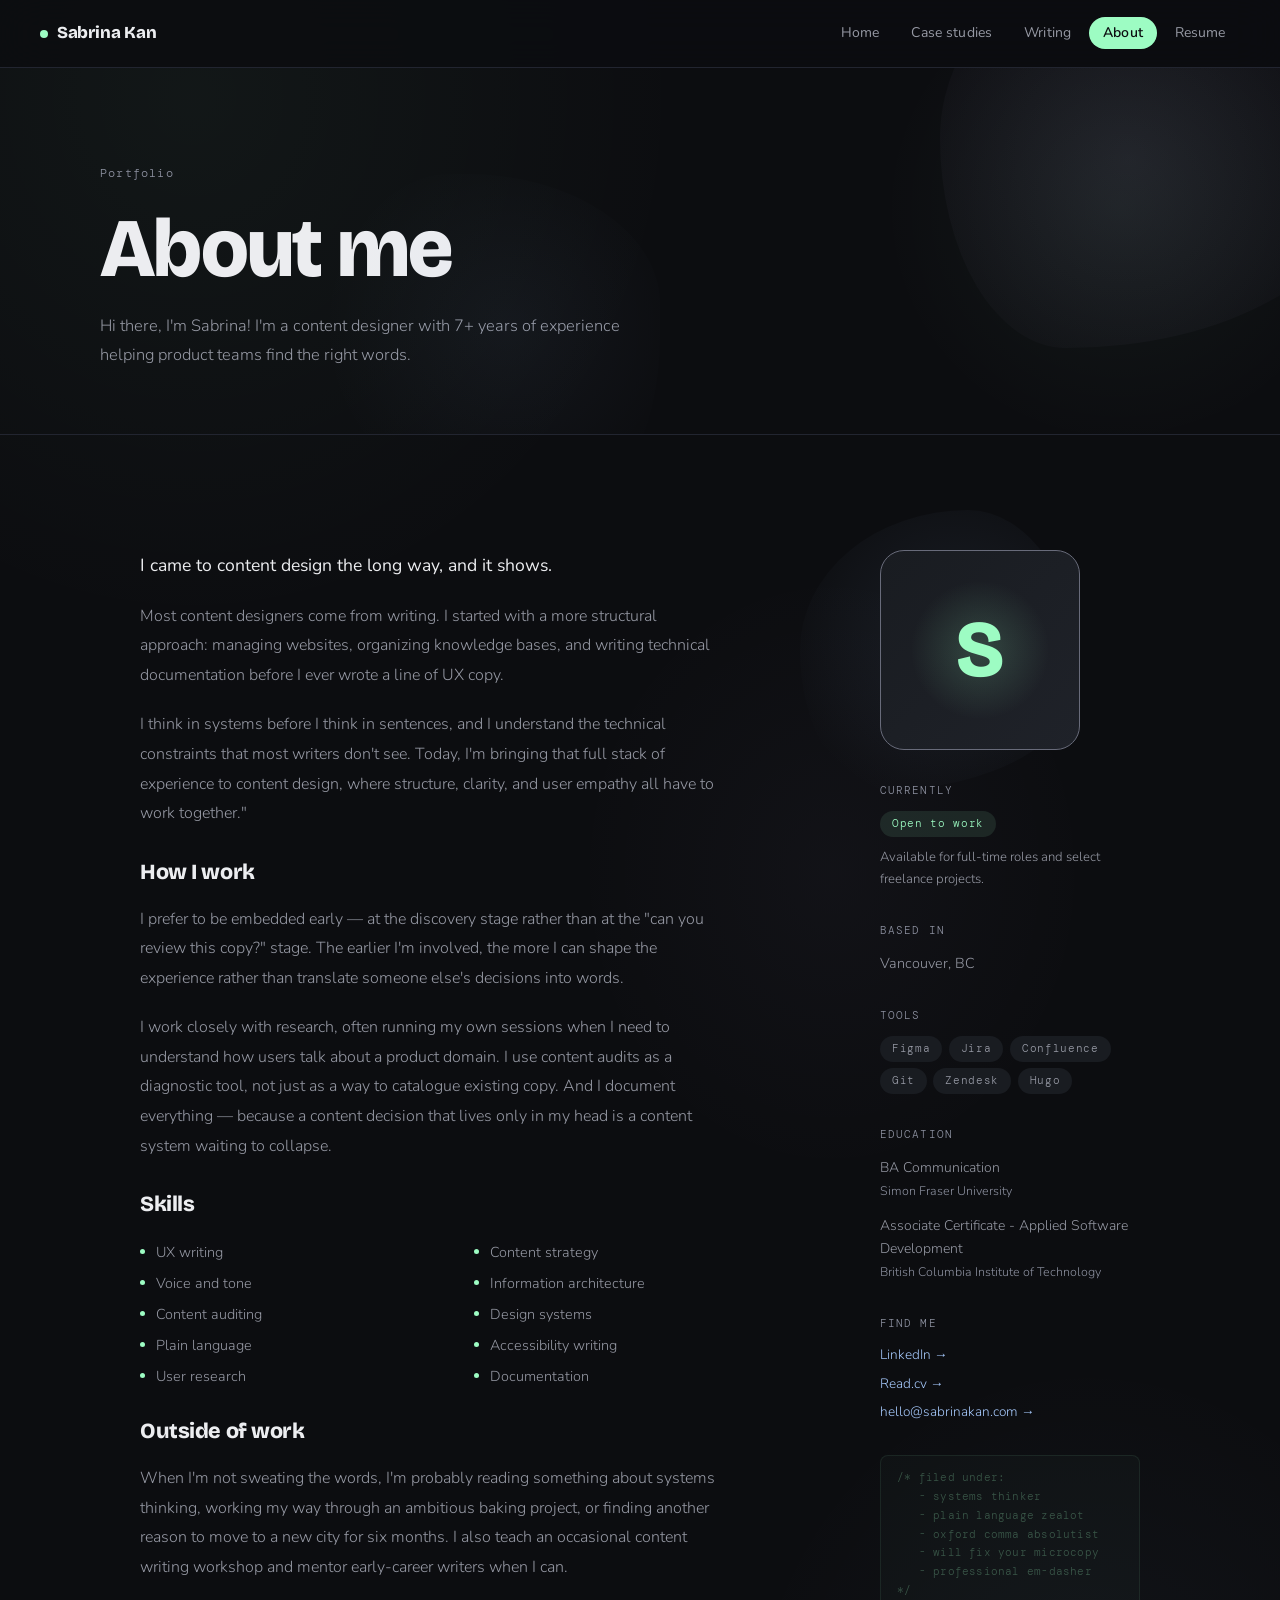
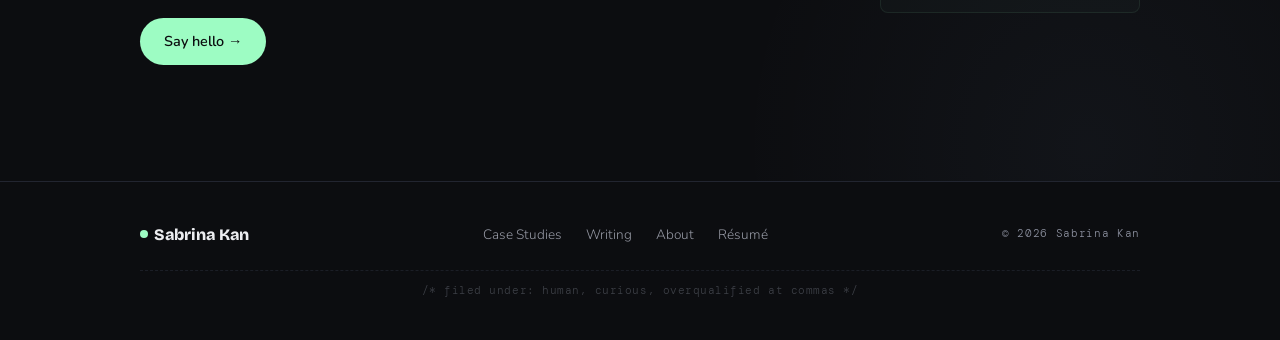
==== about.html @ 57d276fa "Add portfolio pages, case studies, and styling updates - Add all portfolio pages: about, resume, wri" ====
<!DOCTYPE html>
<html lang="en">
<head>
  <meta charset="UTF-8" />
  <meta name="viewport" content="width=device-width, initial-scale=1.0" />
  <title>About — Sabrina Kan</title>
  <link rel="preconnect" href="https://fonts.googleapis.com">
  <link rel="preconnect" href="https://fonts.gstatic.com" crossorigin>
  <link href="https://fonts.googleapis.com/css2?family=Bricolage+Grotesque:opsz,wght@12..96,700;12..96,800&family=Nunito:wght@300;400;600&family=DM+Mono&display=swap" rel="stylesheet">
  <link rel="stylesheet" href="styles.css" />
</head>
<body>
  <a href="#main-content" class="skip-link">Skip to main content</a>

  <!-- NAV -->
  <nav class="nav">
    <a href="index.html" class="nav__logo">
      <span class="nav__logo-dot" aria-hidden="true"></span>
      Sabrina Kan
    </a>
    <ul class="nav__links">
      <li><a href="index.html">Home</a></li>
      <li><a href="case-studies.html">Case studies</a></li>
      <li><a href="writing-samples.html">Writing</a></li>
      <li><a href="about.html">About</a></li>
      <li><a href="resume.html">Resume</a></li>
    </ul>
  </nav>

  <main id="main-content">

  <!-- PAGE HERO -->
  <header class="page-hero">
    <div class="blob-deco blob-deco--purple" style="width:420px;height:420px;top:-140px;right:-80px;animation-delay:-3s;" aria-hidden="true"></div>
    <div class="page-hero__inner">
      <p class="page-hero__breadcrumb">Portfolio</p>
      <h1 class="page-hero__title">About me</h1>
      <p class="page-hero__sub">
            Hi there, I'm Sabrina! I'm a content designer with 7+ years of experience
            helping product teams find the right words.
    </div>
  </header>

  <!-- ABOUT CONTENT -->
  <section class="section">
    <div class="container">
      <div class="about-layout">

        <div class="about-body scroll-reveal">

          <p style="font-size:1.1rem; color:var(--ink); font-weight:400; line-height:1.8;">
            I came to content design the long way, and it shows.
          </p>

          <p>
            Most content designers come from writing. I started with a more structural approach: managing websites, organizing knowledge bases, and writing technical documentation before I ever wrote a line of UX copy.
          </p>
          <p>
            I think in systems before I think in sentences, and I understand the technical constraints that most writers don't see. Today, I'm bringing that full stack of experience to content design, where structure, clarity, and user empathy all have to work together."
          </p>

          <h3>How I work</h3>

          <p>
            I prefer to be embedded early — at the discovery stage rather than at the "can you
            review this copy?" stage. The earlier I'm involved, the more I can shape the
            experience rather than translate someone else's decisions into words.
          </p>

          <p>
            I work closely with research, often running my own sessions when I need to understand
            how users talk about a product domain. I use content audits as a diagnostic tool, not
            just as a way to catalogue existing copy. And I document everything — because a content
            decision that lives only in my head is a content system waiting to collapse.
          </p>

          <h3>Skills</h3>
          <div class="skills-grid">
            <span class="skill-item">UX writing</span>
            <span class="skill-item">Content strategy</span>
            <span class="skill-item">Voice and tone</span>
            <span class="skill-item">Information architecture</span>
            <span class="skill-item">Content auditing</span>
            <span class="skill-item">Design systems</span>
            <span class="skill-item">Plain language</span>
            <span class="skill-item">Accessibility writing</span>
            <span class="skill-item">User research</span>
            <span class="skill-item">Documentation</span>
          </div>

          <h3>Outside of work</h3>
          <p>
            When I'm not sweating the words, I'm probably reading something about systems
            thinking, working my way through an ambitious baking project, or finding another
            reason to move to a new city for six months. I also teach an occasional content
            writing workshop and mentor early-career writers when I can.
          </p>

          <div style="margin-top:1rem">
            <a href="mailto:hello@sabrinakan.com" class="btn btn--primary">Say hello →</a>
          </div>

        </div>

        <aside class="about-sidebar scroll-reveal" style="transition-delay:.15s">

          <div class="blob-deco blob-deco--blue" style="width:280px;height:280px;top:-40px;left:-80px;animation-delay:-6s;animation-direction:reverse;" aria-hidden="true"></div>

          <div class="avatar-block">
            <span class="avatar-block__letter">S</span>
          </div>

          <div>
            <span class="sidebar-block__label">Currently</span>
            <div class="tool-tags">
              <span class="tag tag--green">Open to work</span>
            </div>
            <p style="font-size:0.82rem; color:var(--ink-muted); margin-top:0.6rem; line-height:1.65;">
              Available for full-time roles and select freelance projects.
            </p>
          </div>

          <div>
            <span class="sidebar-block__label">Based in</span>
            <p style="font-size:0.9rem; color:var(--ink-muted);">Vancouver, BC</p>
          </div>

          <div>
            <span class="sidebar-block__label">Tools</span>
            <div class="tool-tags">
              <span class="tag tag--muted">Figma</span>
              <span class="tag tag--muted">Jira</span>
              <span class="tag tag--muted">Confluence</span>
              <span class="tag tag--muted">Git</span>
              <span class="tag tag--muted">Zendesk</span>
              <span class="tag tag--muted">Hugo</span>
            </div>
          </div>

          <div>
            <span class="sidebar-block__label">Education</span>
            <p style="font-size:0.875rem; color:var(--ink-muted); line-height:1.65;">
              BA Communication<br>
              <span style="color:var(--ink-dim); font-size:0.78rem;">Simon Fraser University</span>
            </p>
            <p style="font-size:0.875rem; color:var(--ink-muted); margin-top:0.75rem; line-height:1.65;">
              Associate Certificate - Applied Software Development <br>
              <span style="color:var(--ink-dim); font-size:0.78rem;">British Columbia Institute of Technology</span>
            </p>
          </div>

          <div>
            <span class="sidebar-block__label">Find me</span>
            <div style="display:flex; flex-direction:column; gap:0.4rem;">
              <a href="#" style="font-size:0.85rem; color:var(--blue); transition:color .2s;">LinkedIn →</a>
              <a href="#" style="font-size:0.85rem; color:var(--blue); transition:color .2s;">Read.cv →</a>
              <a href="mailto:hello@sabrinakan.com" style="font-size:0.85rem; color:var(--blue); transition:color .2s;">hello@sabrinakan.com →</a>
            </div>
          </div>

          <div aria-hidden="true"><pre class="filed-under__pre">
/* filed under:
   - systems thinker
   - plain language zealot
   - oxford comma absolutist
   - will fix your microcopy
   - professional em-dasher
*/</pre></div>

        </aside>

      </div>
    </div>
  </section>

  </main>

  <!-- FOOTER -->
  <footer class="footer">
    <div class="container footer__inner">
      <a href="index.html" class="footer__logo">
        <span class="nav__logo-dot" aria-hidden="true"></span>
        Sabrina Kan
      </a>
      <nav class="footer__links">
        <a href="case-studies.html">Case Studies</a>
        <a href="writing-samples.html">Writing</a>
        <a href="about.html">About</a>
        <a href="resume.html">Résumé</a>
      </nav>
      <span class="footer__copy">© 2026 Sabrina Kan</span>
      <p class="footer__comment" aria-hidden="true">/* filed under: human, curious, overqualified at commas */</p>
    </div>
  </footer>

  <script src="main.js"></script>
</body>
</html>
---- styles.css ----
/* ============================================================
   VARIABLES & RESET
   ============================================================ */
*, *::before, *::after { box-sizing: border-box; margin: 0; padding: 0; }

:root {
  /* Base palette — dark + pastel accents */
  --bg:           #0C0D10;
  --surface:      #131418;
  --card:         #191C21;
  --card-hover:   #1F2229;
  --ink:          #ECEDF0;
  --ink-muted:    #9699A4;
  --ink-dim:      #8C909F;

  /* Pastel accent trio */
  --green:        #9DFCC3;   /* mint green  */
  --blue:         #A5C8FB;   /* periwinkle  */
  --purple:       #C9B8F5;   /* lavender    */

  --accent:       #9DFCC3;
  --accent-glow:  rgba(157, 252, 195, 0.15);

  /* Structure */
  --border:       #222530;
  --border-lit:   #686B7A;

  /* Shape */
  --radius-sm:   8px;
  --radius-md:   16px;
  --radius-lg:   24px;
  --radius-pill: 100px;

  /* Typography */
  --font-display: 'Bricolage Grotesque', sans-serif;
  --font-sans:    'Nunito', sans-serif;
  --font-mono:    'DM Mono', monospace;

  /* Layout */
  --max-w:  1080px;
  --nav-h:  68px;
}

html { scroll-behavior: smooth; font-size: 16px; }

body {
  background-color: var(--bg);
  background-image:
    radial-gradient(ellipse 70% 50% at 15% 5%,  rgba(157, 252, 195, 0.045) 0%, transparent 55%),
    radial-gradient(ellipse 55% 40% at 85% 90%, rgba(165, 200, 251, 0.04)  0%, transparent 50%),
    radial-gradient(ellipse 45% 35% at 65% 45%, rgba(202, 185, 245, 0.03)  0%, transparent 45%);
  color: var(--ink);
  font-family: var(--font-sans);
  font-weight: 300;
  line-height: 1.6;
  -webkit-font-smoothing: antialiased;
}

a { color: inherit; text-decoration: none; }
img { display: block; max-width: 100%; }

/* ============================================================
   FOCUS VISIBLE
   ============================================================ */
:focus-visible {
  outline: 2px solid var(--accent);
  outline-offset: 4px;
  border-radius: var(--radius-sm);
}

/* ============================================================
   SKIP LINK (accessibility)
   ============================================================ */
.skip-link {
  position: absolute;
  top: -100%;
  left: 1rem;
  z-index: 9999;
  background: var(--green);
  color: #0C0D10;
  font-family: var(--font-sans);
  font-size: 0.875rem;
  font-weight: 600;
  padding: 0.6rem 1.2rem;
  border-radius: var(--radius-pill);
  text-decoration: none;
  transition: top 0.1s;
}
.skip-link:focus { top: 1rem; }

/* ============================================================
   ANIMATIONS
   ============================================================ */
@keyframes blink {
  0%, 100% { opacity: 1; }
  50%       { opacity: 0; }
}

@keyframes fadeUp {
  from { opacity: 0; transform: translateY(20px); }
  to   { opacity: 1; transform: translateY(0); }
}

@keyframes floatY {
  0%, 100% { transform: translateY(0); }
  50%       { transform: translateY(-8px); }
}

@keyframes marquee {
  from { transform: translateX(0); }
  to   { transform: translateX(-50%); }
}

@keyframes pulseDot {
  0%, 100% { box-shadow: 0 0 6px rgba(157, 252, 195, 0.5); }
  50%       { box-shadow: 0 0 12px rgba(157, 252, 195, 0.9); }
}

@keyframes morphBlob {
  0%   { border-radius: 60% 40% 70% 30% / 50% 60% 40% 50%; }
  25%  { border-radius: 40% 60% 30% 70% / 60% 40% 55% 45%; }
  50%  { border-radius: 55% 45% 65% 35% / 45% 55% 65% 35%; }
  75%  { border-radius: 35% 65% 45% 55% / 55% 45% 35% 65%; }
  100% { border-radius: 60% 40% 70% 30% / 50% 60% 40% 50%; }
}

.reveal   { animation: fadeUp 0.8s cubic-bezier(0.16, 1, 0.3, 1) both; }
.reveal-1 { animation-delay: 0.08s; }
.reveal-2 { animation-delay: 0.2s; }
.reveal-3 { animation-delay: 0.34s; }
.reveal-4 { animation-delay: 0.5s; }

.scroll-reveal {
  opacity: 0;
  transform: translateY(22px);
  transition: opacity 0.7s cubic-bezier(0.16, 1, 0.3, 1),
              transform 0.7s cubic-bezier(0.16, 1, 0.3, 1);
}
.scroll-reveal.is-visible { opacity: 1; transform: none; }

/* ============================================================
   TICKER
   ============================================================ */
.ticker {
  background: var(--surface);
  border-top: 1px solid var(--border);
  border-bottom: 1px solid var(--border);
  padding: 0.8rem 0;
  overflow: hidden;
  user-select: none;
}

.ticker__track {
  display: inline-flex;
  align-items: center;
  white-space: nowrap;
  animation: marquee 48s linear infinite;
}

.ticker__track:hover { animation-play-state: paused; }

.ticker__item {
  font-family: var(--font-mono);
  font-size: 0.72rem;
  letter-spacing: 0.08em;
  color: var(--ink-muted);
  padding: 0 1.75rem;
}

.ticker__sep {
  color: var(--green);
  font-size: 0.55rem;
  opacity: 0.65;
  flex-shrink: 0;
}

/* ============================================================
   HERO — CURSOR
   ============================================================ */
.hero__cursor {
  display: inline-block;
  width: 3px;
  height: 0.8em;
  background: var(--green);
  border-radius: 2px;
  margin-left: 0.1em;
  vertical-align: middle;
  position: relative;
  top: -0.06em;
  animation: blink 1.1s step-end infinite;
}

/* ============================================================
   BEFORE / AFTER SECTION
   ============================================================ */
.ba-grid {
  display: grid;
  grid-template-columns: repeat(3, 1fr);
  gap: 1.25rem;
}

.ba-card {
  background: var(--card);
  border: 1px solid var(--border);
  border-radius: var(--radius-lg);
  overflow: hidden;
  display: flex;
  flex-direction: column;
  transition: border-color 0.2s;
}

.ba-card:hover { border-color: var(--border-lit); }

.ba-card__header {
  padding: 0.85rem 1.25rem;
  border-bottom: 1px solid var(--border);
  display: flex;
  align-items: center;
  gap: 0.6rem;
}

.ba-icon {
  font-size: 0.75rem;
}

.ba-context {
  font-family: var(--font-mono);
  font-size: 0.65rem;
  letter-spacing: 0.12em;
  text-transform: uppercase;
  color: var(--ink-muted);
}

.ba-pane {
  padding: 1.1rem 1.25rem;
  display: flex;
  flex-direction: column;
  gap: 0.6rem;
  flex: 1;
}

.ba-pane--before {
  background: rgba(255, 90, 90, 0.045);
  border-bottom: 1px solid rgba(255, 90, 90, 0.08);
}

.ba-pane--after {
  background: rgba(157, 252, 195, 0.04);
}

.ba-label {
  font-family: var(--font-mono);
  font-size: 0.58rem;
  letter-spacing: 0.14em;
  text-transform: uppercase;
  padding: 0.15rem 0.55rem;
  border-radius: var(--radius-pill);
  align-self: flex-start;
}

.ba-label--before {
  background: rgba(255, 90, 90, 0.12);
  color: #ff8585;
}

.ba-label--after {
  background: rgba(157, 252, 195, 0.12);
  color: var(--green);
}

.ba-text {
  font-size: 0.86rem;
  line-height: 1.65;
  margin: 0;
}

.ba-pane--before .ba-text {
  font-family: var(--font-mono);
  font-size: 0.78rem;
  color: var(--ink-dim);
  text-decoration: line-through;
  text-decoration-color: rgba(255, 90, 90, 0.4);
}

.ba-pane--after .ba-text {
  color: var(--ink-muted);
}

/* ============================================================
   LAYOUT
   ============================================================ */
.container {
  width: min(var(--max-w), 100%);
  margin-inline: auto;
  padding-inline: clamp(1.25rem, 5vw, 2.5rem);
}

.section     { padding: clamp(5rem, 9vw, 8rem) 0; }
.section--alt { background: var(--surface); }

/* ============================================================
   NAVIGATION (shared across all pages)
   ============================================================ */
.nav {
  position: sticky;
  top: 0;
  z-index: 100;
  height: var(--nav-h);
  display: flex;
  align-items: center;
  justify-content: space-between;
  padding-inline: clamp(1.25rem, 5vw, 2.5rem);
  background: rgba(12, 13, 16, 0.88);
  backdrop-filter: blur(24px);
  border-bottom: 1px solid var(--border);
}

.nav__logo {
  font-family: var(--font-display);
  font-size: 1.05rem;
  font-weight: 800;
  letter-spacing: -0.01em;
  color: var(--ink);
  display: flex;
  align-items: center;
  gap: 0.55rem;
  text-decoration: none;
}

.nav__logo-dot {
  width: 8px;
  height: 8px;
  border-radius: 50%;
  background: var(--green);
  flex-shrink: 0;
  animation: pulseDot 2.5s ease-in-out infinite;
}

.nav__links {
  list-style: none;
  display: flex;
  align-items: center;
  gap: 0.2rem;
}

.nav__links a {
  font-family: var(--font-sans);
  font-size: 0.875rem;
  font-weight: 400;
  letter-spacing: 0.01em;
  color: var(--ink-muted);
  padding: 0.4rem 0.9rem;
  border-radius: var(--radius-pill);
  transition: color 0.2s, background 0.2s;
  text-decoration: none;
}

.nav__links a:hover { color: var(--ink); background: var(--card); }

.nav__links a.active {
  color: var(--bg);
  background: var(--green);
  font-weight: 600;
}

/* ============================================================
   TYPOGRAPHY HELPERS
   ============================================================ */
h1, h2, h3, h4 {
  font-family: var(--font-display);
  font-weight: 800;
  letter-spacing: -0.02em;
  line-height: 1.1;
}

.eyebrow {
  font-family: var(--font-mono);
  font-size: 0.75rem;
  letter-spacing: 0.12em;
  text-transform: uppercase;
  color: var(--green);
  display: block;
  margin-bottom: 0.75rem;
}

.section__title {
  font-size: clamp(2rem, 4.5vw, 3.25rem);
  color: var(--ink);
  margin-bottom: 1rem;
}

.section__lead {
  font-size: 1.025rem;
  color: var(--ink-muted);
  max-width: 52ch;
  line-height: 1.8;
  margin-bottom: 3rem;
}

/* ============================================================
   BUTTONS
   ============================================================ */
.btn {
  display: inline-flex;
  align-items: center;
  gap: 0.5rem;
  padding: 0.75rem 1.5rem;
  border-radius: var(--radius-pill);
  font-family: var(--font-sans);
  font-size: 0.9rem;
  font-weight: 600;
  cursor: pointer;
  transition: transform 0.15s, box-shadow 0.2s, background 0.2s, opacity 0.2s;
  border: none;
  text-decoration: none;
}

.btn--primary {
  background: var(--green);
  color: #0C0D10;
}

.btn--primary:hover {
  transform: translateY(-2px);
  box-shadow: 0 8px 28px rgba(157, 252, 195, 0.28);
}

.btn--outline {
  background: transparent;
  color: var(--ink);
  border: 1px solid var(--border-lit);
}

.btn--outline:hover {
  background: var(--card);
  transform: translateY(-2px);
}

.btn--blue {
  background: rgba(165, 200, 251, 0.12);
  color: var(--blue);
  border: 1px solid rgba(165, 200, 251, 0.2);
}

.btn--blue:hover { background: rgba(165, 200, 251, 0.2); transform: translateY(-2px); }

.btn:active { transform: translateY(0) !important; }

/* ============================================================
   TAGS / PILLS
   ============================================================ */
.tag {
  display: inline-flex;
  align-items: center;
  padding: 0.25rem 0.75rem;
  border-radius: var(--radius-pill);
  font-family: var(--font-mono);
  font-size: 0.7rem;
  letter-spacing: 0.06em;
}

.tag--green  { background: rgba(157, 252, 195, 0.1);  color: var(--green); }
.tag--blue   { background: rgba(165, 200, 251, 0.1);  color: var(--blue); }
.tag--purple { background: rgba(202, 185, 245, 0.1);  color: var(--purple); }
.tag--muted  { background: var(--card); color: var(--ink-muted); }

/* ============================================================
   CARDS (shared)
   ============================================================ */
.card {
  background: var(--card);
  border: 1px solid var(--border);
  border-radius: var(--radius-lg);
  padding: 1.75rem;
  display: flex;
  flex-direction: column;
  gap: 0.9rem;
  transition: background 0.22s, border-color 0.22s, transform 0.2s, box-shadow 0.22s;
  position: relative;
  overflow: hidden;
  text-decoration: none;
  color: inherit;
}

.card:hover {
  background: var(--card-hover);
  border-color: var(--border-lit);
  transform: translateY(-3px);
  box-shadow: 0 16px 48px rgba(0, 0, 0, 0.3);
}

/* Subtle top gradient accent per color */
.card--green::before,
.card--blue::before,
.card--purple::before {
  content: '';
  position: absolute;
  top: 0; left: 0; right: 0;
  height: 2px;
  border-radius: var(--radius-lg) var(--radius-lg) 0 0;
}
.card--green::before  { background: linear-gradient(90deg, var(--green), transparent 75%); }
.card--blue::before   { background: linear-gradient(90deg, var(--blue), transparent 75%); }
.card--purple::before { background: linear-gradient(90deg, var(--purple), transparent 75%); }

.card__eyebrow {
  display: flex;
  align-items: center;
  justify-content: space-between;
  gap: 0.5rem;
}

.card__num {
  font-family: var(--font-display);
  font-size: 2.5rem;
  font-weight: 800;
  color: var(--border-lit);
  line-height: 1;
}

.card__title {
  font-family: var(--font-display);
  font-size: 1.15rem;
  font-weight: 700;
  line-height: 1.3;
  color: var(--ink);
}

.card__body {
  color: var(--ink-muted);
  font-size: 0.875rem;
  line-height: 1.75;
  flex: 1;
}

.card__footer {
  display: flex;
  align-items: center;
  justify-content: space-between;
  padding-top: 1rem;
  border-top: 1px solid var(--border);
  margin-top: auto;
}

.card__meta {
  font-family: var(--font-mono);
  font-size: 0.68rem;
  letter-spacing: 0.06em;
  color: var(--ink-dim);
}

.card__link {
  font-size: 0.82rem;
  font-weight: 600;
  display: flex;
  align-items: center;
  gap: 0.25rem;
  transition: gap 0.18s;
}
.card--green .card__link  { color: var(--green); }
.card--blue  .card__link  { color: var(--blue); }
.card--purple .card__link { color: var(--purple); }
.card__link:hover { gap: 0.5rem; }

/* ============================================================
   FOOTER (shared)
   ============================================================ */
.footer {
  border-top: 1px solid var(--border);
  padding: 2.5rem 0;
  background: var(--bg);
}

.footer__inner {
  display: flex;
  align-items: center;
  justify-content: space-between;
  flex-wrap: wrap;
  gap: 1.25rem;
}

.footer__logo {
  font-family: var(--font-display);
  font-size: 1rem;
  font-weight: 800;
  color: var(--ink);
  display: flex;
  align-items: center;
  gap: 0.4rem;
  text-decoration: none;
}

.footer__links { display: flex; gap: 1.5rem; }

.footer__links a {
  font-size: 0.85rem;
  color: var(--ink-muted);
  transition: color 0.2s;
}
.footer__links a:hover { color: var(--green); }

.footer__copy {
  font-family: var(--font-mono);
  font-size: 0.7rem;
  letter-spacing: 0.06em;
  color: var(--ink-dim);
}

.footer__comment {
  width: 100%;
  order: 10;
  font-family: var(--font-mono);
  font-size: 0.66rem;
  letter-spacing: 0.05em;
  color: rgba(140, 144, 159, 0.38);
  padding-top: 0.8rem;
  border-top: 1px dashed rgba(34, 37, 48, 0.7);
  margin-top: 0.15rem;
  text-align: center;
}

/* ============================================================
   HOME — HERO
   ============================================================ */
.hero {
  min-height: calc(100svh - var(--nav-h));
  display: flex;
  flex-direction: column;
  justify-content: center;
  padding: clamp(4rem, 10vh, 8rem) clamp(1.25rem, 5vw, 2.5rem) clamp(3.5rem, 7vh, 6rem);
  position: relative;
  overflow: hidden;
}

.hero__canvas {
  position: absolute;
  inset: 0;
  width: 100%;
  height: 100%;
  pointer-events: none;
  z-index: 0;
}

.hero__content {
  position: relative;
  z-index: 1;
  max-width: 960px;
}

.hero__eyebrow {
  font-family: var(--font-mono);
  font-size: 0.8rem;
  letter-spacing: 0.14em;
  color: var(--green);
  margin-bottom: 1.5rem;
  display: flex;
  align-items: center;
  gap: 0.75rem;
}

.hero__eyebrow::before {
  content: '';
  display: block;
  width: 28px;
  height: 1px;
  background: var(--green);
  opacity: 0.55;
}

.hero__title {
  font-family: var(--font-display);
  font-size: clamp(2rem, 4.5vw, 4rem);
  font-weight: 800;
  letter-spacing: -0.03em;
  line-height: 1.0;
  color: var(--ink);
  margin-bottom: 1.75rem;
}

.hero__title em {
  font-style: normal;
  color: var(--green);
  background-image: url("data:image/svg+xml,%3Csvg xmlns='http://www.w3.org/2000/svg' width='20' height='6'%3E%3Cpath d='M0 4 Q5 0 10 4 Q15 8 20 4' stroke='%239DFCC3' stroke-width='1.5' fill='none' stroke-linecap='round'/%3E%3C/svg%3E");
  background-repeat: repeat-x;
  background-position: 0 100%;
  background-size: 20px 6px;
  padding-bottom: 6px;
}

.hero__sub {
  font-size: clamp(1rem, 2vw, 1.125rem);
  color: var(--ink-muted);
  line-height: 1.8;
  max-width: 64ch;
  margin-bottom: 2.5rem;
}

.hero__actions {
  display: flex;
  gap: 1rem;
  flex-wrap: wrap;
}

/* ============================================================
   HOME — ASCII PANEL
   ============================================================ */
.hero__ascii {
  position: absolute;
  top: clamp(5rem, 12vh, 9rem);
  right: clamp(1.5rem, 5vw, 5rem);
  z-index: 1;
  pointer-events: none;
  animation: fadeUp 1s cubic-bezier(0.16, 1, 0.3, 1) 1s both;
}

.hero__ascii-panel {
  font-family: var(--font-mono);
  font-size: clamp(0.56rem, 0.9vw, 0.7rem);
  line-height: 1.65;
  color: rgba(157, 252, 195, 0.22);
  white-space: pre;
  border: 1px solid rgba(157, 252, 195, 0.09);
  border-radius: var(--radius-sm);
  padding: 0.85rem 1.1rem;
  background: rgba(157, 252, 195, 0.02);
  backdrop-filter: blur(4px);
  letter-spacing: 0.03em;
}

@media (max-width: 900px) { .hero__ascii { display: none; } }

/* ============================================================
   HOME — WORK GRID
   ============================================================ */
.work-grid {
  display: grid;
  grid-template-columns: repeat(2, 1fr);
  gap: 1.25rem;
}

/* First card spans full width with a two-column internal layout */
.work-grid > :first-child {
  grid-column: 1 / -1;
  display: grid;
  grid-template-columns: 1fr 1fr;
  grid-template-areas:
    "eyebrow eyebrow"
    "title   body"
    "footer  footer";
  column-gap: 3rem;
  row-gap: 0.9rem;
  align-items: start;
}

.work-grid > :first-child .card__eyebrow { grid-area: eyebrow; }
.work-grid > :first-child .card__title   { grid-area: title; font-size: 1.3rem; align-self: start; }
.work-grid > :first-child .card__body    { grid-area: body; align-self: start; margin-top: 0.25rem; }
.work-grid > :first-child .card__footer  { grid-area: footer; }

/* ============================================================
   HOME — WRITING TEASER LIST
   ============================================================ */
.writing-list {
  display: flex;
  flex-direction: column;
  gap: 1px;
  background: var(--border);
  border: 1px solid var(--border);
  border-radius: var(--radius-lg);
  overflow: hidden;
}

.writing-item {
  background: var(--card);
  padding: 1.5rem 2rem;
  display: flex;
  align-items: center;
  gap: 2rem;
  transition: background 0.2s;
  text-decoration: none;
  color: inherit;
}

.writing-item:hover { background: var(--card-hover); }

.writing-item__num {
  font-family: var(--font-display);
  font-size: 1.75rem;
  font-weight: 800;
  color: var(--border-lit);
  min-width: 2ch;
  line-height: 1;
  flex-shrink: 0;
}

.writing-item__content { flex: 1; }

.writing-item__type {
  font-family: var(--font-mono);
  font-size: 0.68rem;
  letter-spacing: 0.1em;
  color: var(--blue);
  display: block;
  margin-bottom: 0.25rem;
  text-transform: uppercase;
}

.writing-item__title {
  font-family: var(--font-display);
  font-size: 1rem;
  font-weight: 700;
  color: var(--ink);
  margin-bottom: 0.3rem;
}

.writing-item__excerpt {
  font-size: 0.85rem;
  color: var(--ink-muted);
  line-height: 1.6;
}

.writing-item__link {
  font-size: 0.82rem;
  font-weight: 600;
  color: var(--blue);
  white-space: nowrap;
  display: flex;
  align-items: center;
  gap: 0.25rem;
  transition: gap 0.18s;
  flex-shrink: 0;
}
.writing-item__link:hover { gap: 0.5rem; }

/* ============================================================
   HOME — CTA SECTION
   ============================================================ */
.cta-block {
  background: var(--surface);
  border: 1px solid var(--border);
  border-radius: var(--radius-lg);
  padding: clamp(3rem, 6vw, 5rem) clamp(2rem, 5vw, 4rem);
  text-align: center;
}

.cta-block__title {
  font-size: clamp(2rem, 4.5vw, 3.25rem);
  color: var(--ink);
  margin-bottom: 1rem;
}

.cta-block__sub {
  font-size: 1.025rem;
  color: var(--ink-muted);
  max-width: 44ch;
  margin: 0 auto 2.5rem;
  line-height: 1.8;
}

.cta-block__actions {
  display: flex;
  gap: 1rem;
  justify-content: center;
  flex-wrap: wrap;
}

/* ============================================================
   WAVE DIVIDER (organic section transition)
   ============================================================ */
.wave-divider {
  line-height: 0;
  overflow: hidden;
}
.wave-divider svg { display: block; width: 100%; }

/* ============================================================
   DECORATIVE BLOBS
   ============================================================ */
.blob-deco {
  position: absolute;
  border-radius: 60% 40% 70% 30% / 50% 60% 40% 50%;
  animation: morphBlob 14s ease-in-out infinite;
  pointer-events: none;
  z-index: 0;
}

.blob-deco--green {
  background: radial-gradient(circle at 40% 40%,
    rgba(157, 252, 195, 0.09) 0%,
    rgba(157, 252, 195, 0.03) 55%,
    transparent 80%);
}

.blob-deco--blue {
  background: radial-gradient(circle at 55% 45%,
    rgba(165, 200, 251, 0.09) 0%,
    rgba(165, 200, 251, 0.03) 55%,
    transparent 80%);
}

.blob-deco--purple {
  background: radial-gradient(circle at 45% 55%,
    rgba(202, 185, 245, 0.09) 0%,
    rgba(202, 185, 245, 0.03) 55%,
    transparent 80%);
}

/* ============================================================
   INNER PAGE HERO (smaller, no canvas)
   ============================================================ */
.page-hero {
  padding: clamp(4rem, 8vw, 6rem) clamp(1.25rem, 5vw, 2.5rem) clamp(3rem, 5vw, 4rem);
  border-bottom: 1px solid var(--border);
  position: relative;
  overflow: hidden;
}

/* Soft colored blobs in the page hero background */
.page-hero::before {
  content: '';
  position: absolute;
  width: 480px;
  height: 480px;
  border-radius: 60% 40% 70% 30% / 50% 60% 40% 50%;
  background: radial-gradient(circle, rgba(157, 252, 195, 0.05) 0%, transparent 70%);
  top: -100px;
  right: -80px;
  pointer-events: none;
  animation: morphBlob 16s ease-in-out infinite;
}

.page-hero::after {
  content: '';
  position: absolute;
  width: 340px;
  height: 340px;
  border-radius: 40% 60% 30% 70% / 60% 40% 55% 45%;
  background: radial-gradient(circle at 55% 45%, rgba(165, 200, 251, 0.05) 0%, transparent 70%);
  bottom: -80px;
  left: 25%;
  pointer-events: none;
  animation: morphBlob 18s ease-in-out infinite;
  animation-delay: -7s;
  animation-direction: reverse;
}

.page-hero__inner {
  max-width: var(--max-w);
  margin: 0 auto;
  position: relative;
}

.page-hero__breadcrumb {
  font-family: var(--font-mono);
  font-size: 0.75rem;
  letter-spacing: 0.1em;
  color: var(--ink-dim);
  margin-bottom: 1.25rem;
  display: flex;
  align-items: center;
  gap: 0.5rem;
}

.page-hero__breadcrumb a {
  color: var(--green);
  transition: color 0.2s;
}
.page-hero__breadcrumb a:hover { color: var(--ink); }

.page-hero__title {
  font-size: clamp(2.5rem, 6.5vw, 5.5rem);
  color: var(--ink);
  margin-bottom: 1rem;
}

.page-hero__sub {
  font-size: 1.025rem;
  color: var(--ink-muted);
  max-width: 52ch;
  line-height: 1.8;
}

.page-hero__tags {
  display: flex;
  flex-wrap: wrap;
  gap: 0.5rem;
  margin-top: 1.5rem;
}

/* ============================================================
   CASE STUDIES — LISTING
   ============================================================ */
.case-list {
  display: flex;
  flex-direction: column;
  gap: 1.25rem;
}

.case-row {
  background: var(--card);
  border: 1px solid var(--border);
  border-radius: var(--radius-lg);
  padding: 2.25rem 2.5rem;
  display: grid;
  grid-template-columns: 80px 1fr auto;
  gap: 2rem;
  align-items: center;
  transition: background 0.2s, border-color 0.2s, transform 0.2s, box-shadow 0.2s;
  text-decoration: none;
  color: inherit;
}

.case-row:hover {
  background: var(--card-hover);
  border-color: var(--border-lit);
  transform: translateY(-2px);
  box-shadow: 0 12px 40px rgba(0, 0, 0, 0.25);
}

.case-row__num {
  font-family: var(--font-display);
  font-size: 3rem;
  font-weight: 800;
  color: var(--border-lit);
  line-height: 1;
}

.case-row__body { display: flex; flex-direction: column; gap: 0.6rem; }

.case-row__tags { display: flex; flex-wrap: wrap; gap: 0.4rem; }

.case-row__title {
  font-size: 1.4rem;
  font-weight: 700;
  color: var(--ink);
  line-height: 1.25;
}

.case-row__desc {
  font-size: 0.88rem;
  color: var(--ink-muted);
  line-height: 1.7;
  max-width: 55ch;
}

.case-row__meta {
  font-family: var(--font-mono);
  font-size: 0.68rem;
  letter-spacing: 0.08em;
  color: var(--ink-dim);
}

.case-row__aside {
  display: flex;
  flex-direction: column;
  align-items: flex-end;
  gap: 1rem;
}

.stat-block { text-align: right; }

.stat-block__val {
  font-family: var(--font-display);
  font-size: 2rem;
  font-weight: 800;
  color: var(--green);
  line-height: 1;
}

.stat-block__label {
  font-family: var(--font-mono);
  font-size: 0.66rem;
  letter-spacing: 0.08em;
  color: var(--ink-dim);
  display: block;
  margin-top: 0.2rem;
}

/* ============================================================
   CASE STUDY — DETAIL PAGE
   ============================================================ */
.case-detail {
  max-width: 740px;
  margin: 0 auto;
  padding: clamp(3rem, 6vw, 5rem) clamp(1.25rem, 5vw, 2.5rem);
}

.case-overview {
  display: grid;
  grid-template-columns: repeat(3, 1fr);
  gap: 1px;
  background: var(--border);
  border: 1px solid var(--border);
  border-radius: var(--radius-md);
  overflow: hidden;
  margin-bottom: 3.5rem;
}

.case-overview__item { background: var(--card); padding: 1.5rem; }

.case-overview__label {
  font-family: var(--font-mono);
  font-size: 0.68rem;
  letter-spacing: 0.1em;
  color: var(--ink-dim);
  text-transform: uppercase;
  display: block;
  margin-bottom: 0.4rem;
}

.case-overview__val {
  font-family: var(--font-display);
  font-size: 0.95rem;
  font-weight: 700;
  color: var(--ink);
}

.case-section { margin-bottom: 3rem; }

.case-section__heading {
  font-size: 1.4rem;
  font-weight: 700;
  color: var(--ink);
  margin-bottom: 1.25rem;
  padding-bottom: 0.75rem;
  border-bottom: 1px solid var(--border);
}

.case-section p {
  font-size: 0.95rem;
  color: var(--ink-muted);
  line-height: 1.85;
  margin-bottom: 1rem;
}

.case-section p:last-child { margin-bottom: 0; }

.case-section ul,
.case-section ol {
  list-style: none;
  padding: 0;
  margin: 0 0 1rem;
  display: flex;
  flex-direction: column;
  gap: 0.45rem;
  counter-reset: ol-counter;
}

.case-section li ul,
.case-section li ol {
  margin: 0.35rem 0 0;
  gap: 0.25rem;
}

.case-section li {
  font-size: 0.95rem;
  color: var(--ink-muted);
  line-height: 1.85;
  padding-left: 1.25rem;
  position: relative;
}

.case-section ul li::before {
  content: '–';
  position: absolute;
  left: 0;
  color: var(--green);
}

.case-section ol li {
  counter-increment: ol-counter;
}

.case-section ol li::before {
  content: counter(ol-counter) '.';
  position: absolute;
  left: 0;
  font-size: 0.8rem;
  font-weight: 700;
  color: var(--green);
  line-height: 1.85;
}

.case-section h3 {
  font-family: var(--font-display);
  font-size: 1.05rem;
  font-weight: 700;
  color: var(--ink);
  margin-top: 1.75rem;
  margin-bottom: 0.4rem;
}

/* Numbered process steps */
.process-steps { display: flex; flex-direction: column; gap: 1rem; margin: 1.25rem 0; }

.process-step {
  display: flex;
  gap: 1.25rem;
  align-items: flex-start;
}

.process-step__num {
  flex-shrink: 0;
  width: 30px;
  height: 30px;
  border-radius: 50%;
  background: rgba(157, 252, 195, 0.08);
  border: 1px solid rgba(157, 252, 195, 0.25);
  display: flex;
  align-items: center;
  justify-content: center;
  font-family: var(--font-mono);
  font-size: 0.72rem;
  color: var(--green);
}

.process-step__title {
  font-family: var(--font-display);
  font-size: 0.95rem;
  font-weight: 700;
  color: var(--green);
  margin-bottom: 0.2rem;
}

.process-step__desc {
  font-size: 0.875rem;
  color: var(--ink-muted);
  line-height: 1.7;
}

/* Keep process step title tight to its description, and use accent colour */
.process-steps .process-step__title { margin-bottom: 0.2rem; color: #C4C7D0; }

.case-section strong {
  font-weight: 700;
  color: var(--ink-muted);
}


/* Callout quote */
.callout {
  border-left: 3px solid var(--green);
  background: rgba(157, 252, 195, 0.06);
  border-radius: 0 var(--radius-sm) var(--radius-sm) 0;
  padding: 1rem 1.25rem;
  margin: 1.5rem 0;
}

.callout p {
  font-size: 1rem !important;
  font-weight: 600;
  color: var(--ink) !important;
  line-height: 1.6;
  margin: 0 !important;
}

/* Result stats */
.result-stats { display: flex; flex-direction: column; gap: 0.75rem; margin: 1.25rem 0; }

.result-stat {
  background: rgba(157, 252, 195, 0.06);
  border: 1px solid rgba(157, 252, 195, 0.3);
  border-radius: var(--radius-md);
  padding: 1.25rem 1.75rem;
  display: flex;
  align-items: center;
  gap: 1.5rem;
}

.result-stat__val {
  font-family: var(--font-display);
  font-size: 2.25rem;
  font-weight: 800;
  color: var(--green);
  white-space: nowrap;
  line-height: 1;
}

.result-stat__label {
  font-size: 0.88rem;
  color: var(--ink-muted);
  line-height: 1.5;
}

.result-stat--negative {
  border-color: rgba(255, 90, 90, 0.3);
  background: rgba(255, 90, 90, 0.06);
}

.result-stat--negative .result-stat__val {
  color: #ff8585;
}

/* Case study prev/next nav */
.case-nav {
  display: flex;
  justify-content: space-between;
  align-items: center;
  padding: 2rem 0;
  border-top: 1px solid var(--border);
  margin-top: 4rem;
  gap: 2rem;
}

.case-nav__link { display: flex; flex-direction: column; gap: 0.2rem; text-decoration: none; }
.case-nav__link--right { text-align: right; }

.case-nav__label {
  font-family: var(--font-mono);
  font-size: 0.68rem;
  letter-spacing: 0.1em;
  color: var(--ink-dim);
  text-transform: uppercase;
}

.case-nav__title {
  font-family: var(--font-display);
  font-size: 0.95rem;
  font-weight: 700;
  color: var(--ink);
  transition: color 0.2s;
}

.case-nav__link:hover .case-nav__title { color: var(--green); }

/* ============================================================
   WRITING SAMPLES — PAGE
   ============================================================ */
.writing-grid {
  display: grid;
  grid-template-columns: repeat(2, 1fr);
  gap: 1.25rem;
}

.writing-card {
  background: var(--card);
  border: 1px solid var(--border);
  border-radius: var(--radius-lg);
  padding: 1.75rem;
  display: flex;
  flex-direction: column;
  gap: 0.75rem;
  transition: background 0.2s, border-color 0.2s, transform 0.2s;
  text-decoration: none;
  color: inherit;
  position: relative;
  overflow: hidden;
}

.writing-card::before {
  content: '\201C';
  position: absolute;
  top: 0.4rem;
  right: 1.1rem;
  font-family: var(--font-display);
  font-size: 5.5rem;
  font-weight: 800;
  line-height: 1;
  color: rgba(202, 185, 245, 0.13);
  pointer-events: none;
  user-select: none;
  z-index: 0;
}

.writing-card:hover {
  background: var(--card-hover);
  border-color: var(--border-lit);
  transform: translateY(-2px);
}

.writing-card__type {
  font-family: var(--font-mono);
  font-size: 0.68rem;
  letter-spacing: 0.1em;
  text-transform: uppercase;
  color: var(--purple);
}

.writing-card__title {
  font-family: var(--font-display);
  font-size: 1.1rem;
  font-weight: 700;
  color: var(--ink);
  line-height: 1.3;
}

.writing-card__excerpt {
  font-size: 0.875rem;
  color: var(--ink-muted);
  line-height: 1.72;
  flex: 1;
  display: -webkit-box;
  -webkit-line-clamp: 5;
  -webkit-box-orient: vertical;
  overflow: hidden;
}

.writing-card__footer {
  display: flex;
  align-items: center;
  justify-content: space-between;
  padding-top: 1rem;
  border-top: 1px solid var(--border);
}

.writing-card__pub {
  font-family: var(--font-mono);
  font-size: 0.68rem;
  letter-spacing: 0.06em;
  color: var(--ink-dim);
}

.writing-card__link {
  font-size: 0.82rem;
  font-weight: 600;
  color: var(--blue);
  display: flex;
  align-items: center;
  gap: 0.25rem;
  transition: gap 0.18s;
}
.writing-card__link:hover { gap: 0.5rem; }

/* ============================================================
   ABOUT — PAGE
   ============================================================ */
.about-layout {
  display: grid;
  grid-template-columns: 1fr 260px;
  gap: 5rem;
  align-items: start;
}

.about-body { display: flex; flex-direction: column; gap: 1.25rem; }

.about-body p {
  font-size: 1rem;
  color: var(--ink-muted);
  line-height: 1.85;
  max-width: 58ch;
}

.about-body h3 {
  font-size: 1.35rem;
  color: var(--ink);
  margin-top: 0.75rem;
}

.skills-grid {
  display: grid;
  grid-template-columns: repeat(2, 1fr);
  gap: 0.5rem;
  margin-top: 0.25rem;
}

.skill-item {
  font-size: 0.9rem;
  color: var(--ink-muted);
  padding-left: 1rem;
  position: relative;
}

.skill-item::before {
  content: '';
  position: absolute;
  left: 0;
  top: 0.55em;
  width: 5px;
  height: 5px;
  border-radius: 50%;
  background: var(--green);
}

.about-sidebar { display: flex; flex-direction: column; gap: 2rem; position: relative; }

.sidebar-block__label {
  font-family: var(--font-mono);
  font-size: 0.68rem;
  letter-spacing: 0.1em;
  color: var(--ink-dim);
  text-transform: uppercase;
  display: block;
  margin-bottom: 0.75rem;
}

.tool-tags { display: flex; flex-wrap: wrap; gap: 0.4rem; }

/* Avatar placeholder */
.avatar-block {
  width: 200px;
  height: 200px;
  border-radius: var(--radius-lg);
  background: linear-gradient(135deg, var(--card) 0%, var(--card-hover) 100%);
  border: 1px solid var(--border-lit);
  display: flex;
  align-items: center;
  justify-content: center;
  position: relative;
  overflow: hidden;
}

.avatar-block__letter {
  font-family: var(--font-display);
  font-size: 5rem;
  font-weight: 800;
  color: var(--green);
  animation: floatY 4s ease-in-out infinite;
  position: relative;
  z-index: 1;
}

.avatar-block::before {
  content: '';
  position: absolute;
  width: 140px;
  height: 140px;
  border-radius: 50%;
  background: radial-gradient(circle, rgba(157, 252, 195, 0.18) 0%, transparent 70%);
}

/* Filed-under sidebar note */
.filed-under__pre {
  font-family: var(--font-mono);
  font-size: 0.67rem;
  line-height: 1.75;
  color: rgba(157, 252, 195, 0.28);
  white-space: pre;
  background: rgba(157, 252, 195, 0.022);
  border: 1px solid rgba(157, 252, 195, 0.08);
  border-radius: var(--radius-sm);
  padding: 0.8rem 1rem;
  letter-spacing: 0.02em;
  display: block;
}

/* ============================================================
   RESUME — PAGE
   ============================================================ */
.resume-actions {
  display: flex;
  justify-content: flex-end;
  padding: 1.5rem clamp(1.25rem, 5vw, 2.5rem) 0;
  max-width: var(--max-w);
  margin: 0 auto;
}

.resume-wrapper {
  max-width: 820px;
  margin: 0 auto;
  padding: 2rem clamp(1.25rem, 5vw, 2.5rem) 5rem;
}

.resume-header {
  display: flex;
  align-items: flex-start;
  justify-content: space-between;
  margin-bottom: 2.5rem;
  padding-bottom: 2rem;
  border-bottom: 1px solid var(--border);
  gap: 2rem;
}

.resume-header__name {
  font-size: clamp(2rem, 5vw, 3rem);
  color: var(--ink);
}

.resume-header__role {
  font-family: var(--font-mono);
  font-size: 0.85rem;
  letter-spacing: 0.06em;
  color: var(--green);
  margin-top: 0.4rem;
}

.resume-header__contact {
  text-align: right;
  display: flex;
  flex-direction: column;
  gap: 0.3rem;
}

.resume-header__contact a,
.resume-header__contact span {
  font-family: var(--font-mono);
  font-size: 0.78rem;
  letter-spacing: 0.04em;
  color: var(--ink-muted);
  transition: color 0.2s;
  text-decoration: none;
}
.resume-header__contact a:hover { color: var(--green); }

.resume-section { margin-bottom: 2.75rem; }

.resume-section__heading {
  font-family: var(--font-display);
  font-size: 0.72rem;
  font-weight: 700;
  letter-spacing: 0.16em;
  text-transform: uppercase;
  color: var(--green);
  margin-bottom: 1.25rem;
  padding-bottom: 0.5rem;
  border-bottom: 1px solid var(--border);
}

.resume-section__summary {
  font-size: 0.92rem;
  color: var(--ink-muted);
  line-height: 1.8;
  max-width: 60ch;
}

.resume-entries { display: flex; flex-direction: column; gap: 2rem; }

.resume-entry {
  display: grid;
  grid-template-columns: 1fr auto;
  gap: 0.5rem 1.5rem;
  align-items: start;
}

.resume-entry__title {
  font-family: var(--font-display);
  font-size: 1rem;
  font-weight: 700;
  color: var(--ink);
  grid-column: 1;
}

.resume-entry__org {
  font-size: 0.875rem;
  color: var(--ink-muted);
  margin-top: 0.1rem;
  grid-column: 1;
}

.resume-entry__period {
  font-family: var(--font-mono);
  font-size: 0.7rem;
  letter-spacing: 0.06em;
  color: var(--ink-dim);
  text-align: right;
  grid-row: 1 / 3;
  grid-column: 2;
  padding-top: 0.1rem;
  white-space: nowrap;
}

.resume-entry__bullets {
  list-style: none;
  display: flex;
  flex-direction: column;
  gap: 0.3rem;
  margin-top: 0.6rem;
  grid-column: 1 / 3;
}

.resume-entry__bullets li {
  font-size: 0.875rem;
  color: var(--ink-muted);
  line-height: 1.65;
  padding-left: 1.1rem;
  position: relative;
}

.resume-entry__bullets li::before {
  content: '–';
  position: absolute;
  left: 0;
  color: var(--green);
}

.resume-skills-list { display: flex; flex-wrap: wrap; gap: 0.5rem; }

/* ============================================================
   RESPONSIVE
   ============================================================ */
@media (prefers-reduced-motion: reduce) {
  .ticker__track { animation: none; }
  .hero__cursor  { animation: none; opacity: 1; }
  .blob-deco,
  .page-hero::before,
  .page-hero::after { animation: none; }
  .hero__ascii { animation: none; opacity: 1; }
}

@media (max-width: 820px) {
  .work-grid  { grid-template-columns: 1fr; }
  .work-grid > :first-child {
    grid-column: auto;
    display: flex;
    flex-direction: column;
  }
  .ba-grid    { grid-template-columns: 1fr; }
  .writing-grid { grid-template-columns: 1fr; }
  .about-layout { grid-template-columns: 1fr; }
  .about-sidebar { flex-direction: row; flex-wrap: wrap; gap: 1.5rem; }
  .avatar-block { width: 100px; height: 100px; }
  .avatar-block__letter { font-size: 2.75rem; }
  .case-row {
    grid-template-columns: 60px 1fr;
    grid-template-rows: auto auto;
  }
  .case-row__aside {
    grid-column: 2;
    flex-direction: row;
    align-items: center;
    justify-content: space-between;
  }
  .case-overview { grid-template-columns: 1fr; }
  .resume-header { flex-direction: column; }
  .resume-header__contact { text-align: left; }
}

@media (max-width: 560px) {
  .nav__links a { padding: 0.35rem 0.65rem; font-size: 0.82rem; }
  .case-row { display: block; }
  .case-row__num { font-size: 2rem; margin-bottom: 0.75rem; }
  .case-row__aside { display: flex; flex-direction: row; justify-content: space-between; margin-top: 1.25rem; }
  .writing-item { flex-wrap: wrap; gap: 1rem; }
  .writing-item__link { margin-left: auto; }
  .footer__inner { flex-direction: column; align-items: flex-start; }
  .resume-entry { grid-template-columns: 1fr; }
  .resume-entry__period { text-align: left; grid-row: auto; grid-column: auto; }
}

/* ============================================================
   PRINT (resume page)
   ============================================================ */
@media print {
  * { -webkit-print-color-adjust: exact; print-color-adjust: exact; }

  :root {
    --bg: #fff;
    --surface: #f7f7f7;
    --card: #f0f0f0;
    --ink: #111;
    --ink-muted: #444;
    --ink-dim: #777;
    --green: #1a7a4a;
    --border: #ddd;
    --border-lit: #ccc;
  }

  body { background: #fff; }
  .nav, .footer, .resume-actions, .page-hero { display: none !important; }
  .blob-deco, .hero__ascii, .footer__comment { display: none !important; }
  .resume-wrapper { max-width: 100%; padding: 0; }
  .resume-section__heading { color: #1a7a4a; }
  .resume-entry__bullets li::before { color: #1a7a4a; }
  .tag--green { background: #e6f5ed; color: #1a7a4a; }
  .tag--blue  { background: #e8eefd; color: #2a5aaa; }
  .tag--muted { background: #f0f0f0; color: #555; }
  a { text-decoration: none; color: inherit; }
}
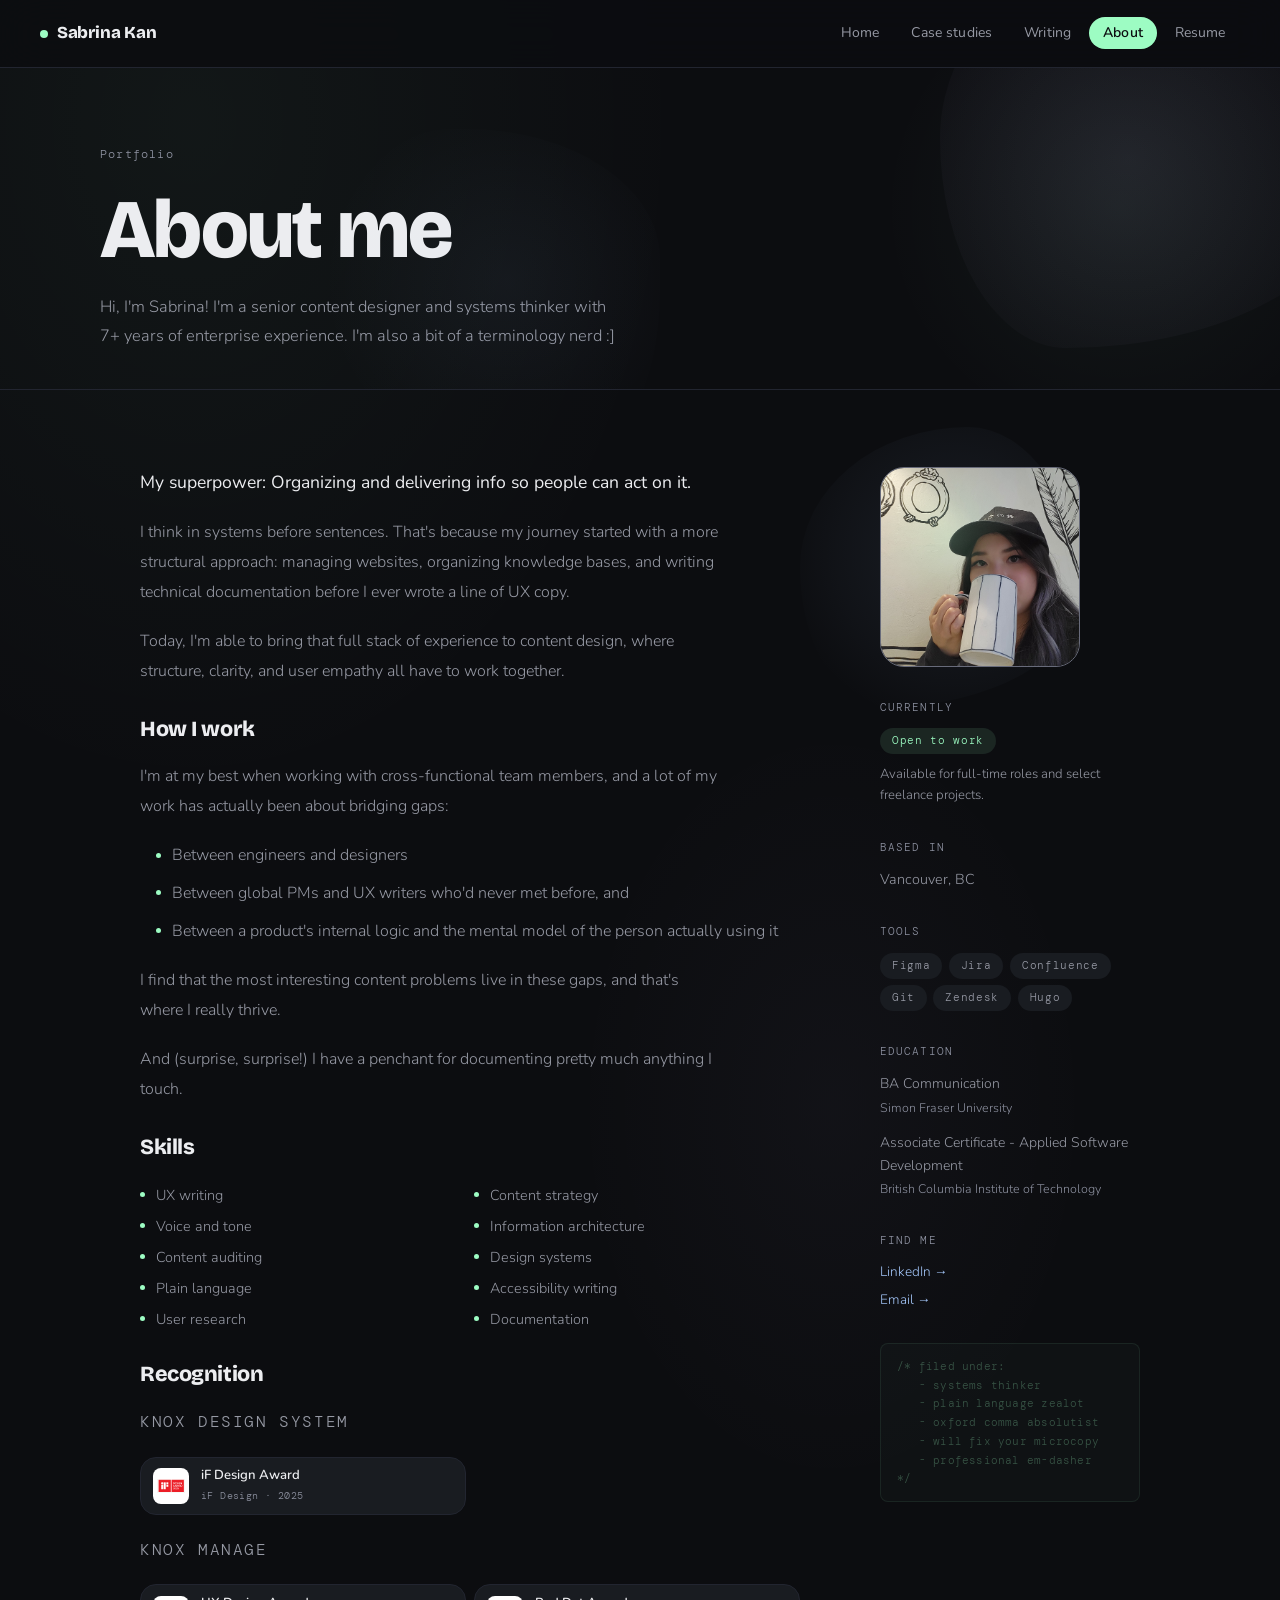
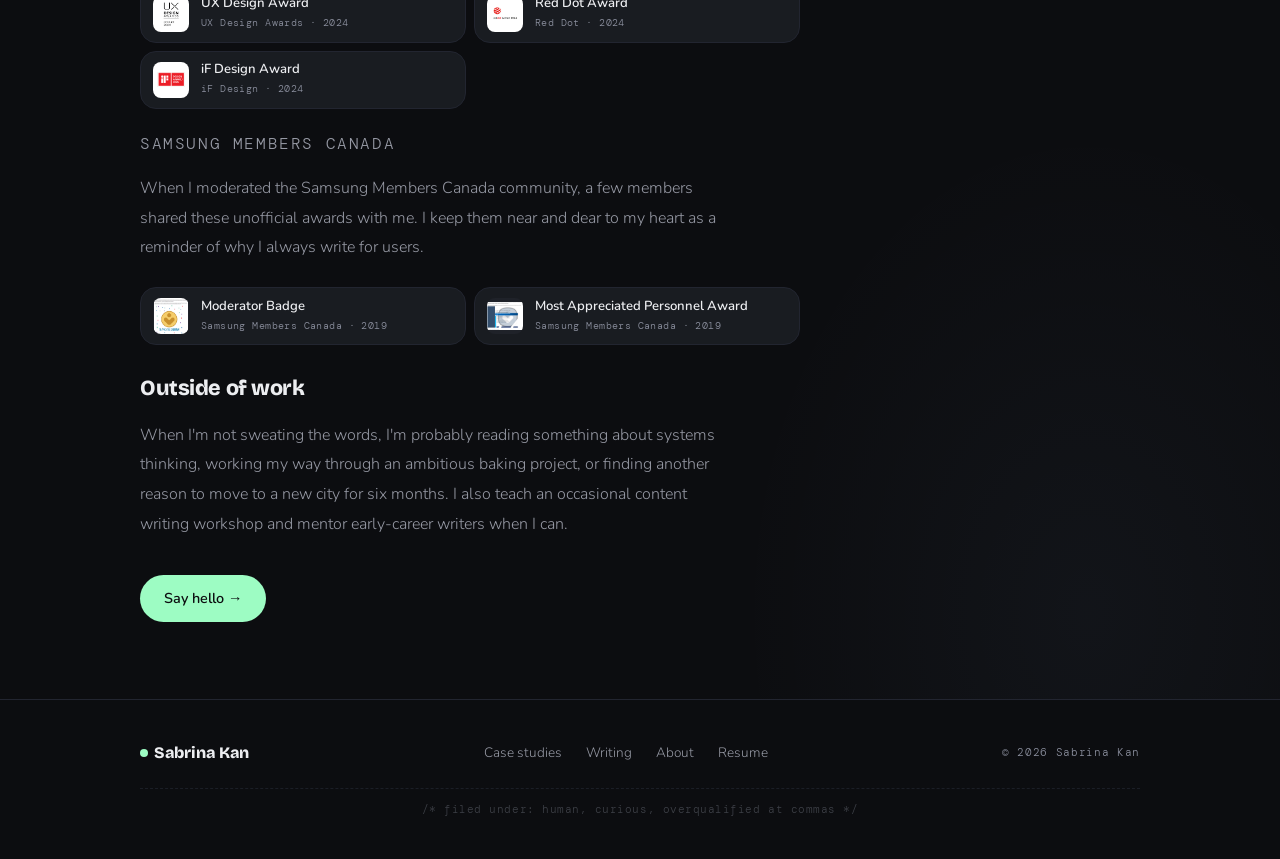
==== commit a17c07e4: "Add AI governance case study, reorder case studies, and site-wide polish - Renamed case-study-task t" ====
--- a/about.html
+++ b/about.html
@@ -25,6 +25,9 @@
       <li><a href="about.html">About</a></li>
       <li><a href="resume.html">Resume</a></li>
     </ul>
+    <button class="nav__hamburger" aria-label="Toggle navigation" aria-expanded="false">
+      <span></span><span></span><span></span>
+    </button>
   </nav>
 
   <main id="main-content">
@@ -36,8 +39,7 @@
       <p class="page-hero__breadcrumb">Portfolio</p>
       <h1 class="page-hero__title">About me</h1>
       <p class="page-hero__sub">
-            Hi there, I'm Sabrina! I'm a content designer with 7+ years of experience
-            helping product teams find the right words.
+            Hi, I'm Sabrina! I'm a senior content designer and systems thinker with 7+ years of enterprise experience. I'm also a bit of a terminology nerd :]
     </div>
   </header>
 
@@ -49,29 +51,32 @@
         <div class="about-body scroll-reveal">
 
           <p style="font-size:1.1rem; color:var(--ink); font-weight:400; line-height:1.8;">
-            I came to content design the long way, and it shows.
-          </p>
-
-          <p>
-            Most content designers come from writing. I started with a more structural approach: managing websites, organizing knowledge bases, and writing technical documentation before I ever wrote a line of UX copy.
-          </p>
-          <p>
-            I think in systems before I think in sentences, and I understand the technical constraints that most writers don't see. Today, I'm bringing that full stack of experience to content design, where structure, clarity, and user empathy all have to work together."
+            My superpower: Organizing and delivering info so people can act on it.
+          </p>
+
+          <p>
+            I think in systems before sentences. That's because my journey started with a more structural approach: managing websites, organizing knowledge bases, and writing technical documentation before I ever wrote a line of UX copy. 
+          </p>
+          <p>
+            Today, I'm able to bring that full stack of experience to content design, where structure, clarity, and user empathy all have to work together.
           </p>
 
           <h3>How I work</h3>
 
           <p>
-            I prefer to be embedded early — at the discovery stage rather than at the "can you
-            review this copy?" stage. The earlier I'm involved, the more I can shape the
-            experience rather than translate someone else's decisions into words.
-          </p>
-
-          <p>
-            I work closely with research, often running my own sessions when I need to understand
-            how users talk about a product domain. I use content audits as a diagnostic tool, not
-            just as a way to catalogue existing copy. And I document everything — because a content
-            decision that lives only in my head is a content system waiting to collapse.
+            I'm at my best when working with cross-functional team members, and a lot of my work has actually been about bridging gaps: 
+          </p>
+          <ul class="about-list">
+              <li>Between engineers and designers</li>
+              <li>Between global PMs and UX writers who'd never met before, and</li>
+              <li>Between a product's internal logic and the mental model of the person actually using it</li>
+          </ul>
+          <p>
+            I find that the most interesting content problems live in these gaps, and that's where I really thrive.
+          </p>
+
+          <p>
+            And (surprise, surprise!) I have a penchant for documenting pretty much anything I touch. 
           </p>
 
           <h3>Skills</h3>
@@ -88,6 +93,99 @@
             <span class="skill-item">Documentation</span>
           </div>
 
+          <h3>Recognition</h3>
+          <!-- Knox Design System -->
+          <p class="recognition-group-label">Knox Design System</p>
+          <ul class="recognition-list">
+
+            <li>
+              <a href="https://ifdesign.com/en/winner-ranking/project/samsung-knox-design-system/698754" target="_blank" rel="noopener" class="recognition-item">
+                <div class="recognition-item__img-wrap">
+                  <img src="images/if-design-award-logo.png" alt="iF Design Award logo" class="recognition-item__img" />
+                </div>
+                <div class="recognition-item__text">
+                  <span class="recognition-item__award">iF Design Award</span>
+                  <span class="recognition-item__org">iF Design · 2025</span>
+                </div>
+              </a>
+            </li>
+
+          </ul>
+
+          <!-- Knox Manage -->
+          <p class="recognition-group-label">Knox Manage</p>
+          <ul class="recognition-list">
+
+            <li>
+              <a href="https://ux-design-awards.com/winners/2024-2-knox-manage" target="_blank" rel="noopener" class="recognition-item">
+                <div class="recognition-item__img-wrap">
+                  <img src="images/ux-design-awards-logo.png" alt="UX Design Awards logo" class="recognition-item__img" />
+                </div>
+                <div class="recognition-item__text">
+                  <span class="recognition-item__award">UX Design Award</span>
+                  <span class="recognition-item__org">UX Design Awards · 2024</span>
+                </div>
+              </a>
+            </li>
+
+            <li>
+              <a href="https://www.red-dot.org/project/knox-manage-73033" target="_blank" rel="noopener" class="recognition-item">
+                <div class="recognition-item__img-wrap">
+                  <img src="images/red-dot-award-logo.png" alt="Red Dot Award logo" class="recognition-item__img" />
+                </div>
+                <div class="recognition-item__text">
+                  <span class="recognition-item__award">Red Dot Award</span>
+                  <span class="recognition-item__org">Red Dot · 2024</span>
+                </div>
+              </a>
+            </li>
+
+            <li>
+              <a href="https://ifdesign.com/en/winner-ranking/project/samsung-knox-manage/669401" target="_blank" rel="noopener" class="recognition-item">
+                <div class="recognition-item__img-wrap">
+                  <img src="images/if-design-award-logo.png" alt="iF Design Award logo" class="recognition-item__img" />
+                </div>
+                <div class="recognition-item__text">
+                  <span class="recognition-item__award">iF Design Award</span>
+                  <span class="recognition-item__org">iF Design · 2024</span>
+                </div>
+              </a>
+            </li>
+
+          </ul>
+
+          <!-- Community -->
+          <p class="recognition-group-label"> Samsung Members Canada</p>
+          <p>
+            When I moderated the Samsung Members Canada community, a few members shared these unofficial awards with me. I keep them near and dear to my heart as a reminder of why I always write for users.   
+          </p>
+          <ul class="recognition-list">
+
+            <li>
+              <button class="recognition-item" onclick="openLightbox('images/samsung-members-award-02.png', 'Moderator Badge')">
+                <div class="recognition-item__img-wrap recognition-item__img-wrap--screenshot">
+                  <img src="images/samsung-members-award-02.png" alt="Samsung Members community award screenshot" class="recognition-item__img" />
+                </div>
+                <div class="recognition-item__text">
+                  <span class="recognition-item__award">Moderator Badge</span>
+                  <span class="recognition-item__org">Samsung Members Canada · 2019</span>
+                </div>
+              </button>
+            </li>
+
+            <li>
+              <button class="recognition-item" onclick="openLightbox('images/samsung-members-award.png', 'Most Appreciated Personnel Community Award')">
+                <div class="recognition-item__img-wrap recognition-item__img-wrap--screenshot">
+                  <img src="images/samsung-members-award.png" alt="Samsung Members community award screenshot" class="recognition-item__img" />
+                </div>
+                <div class="recognition-item__text">
+                  <span class="recognition-item__award">Most Appreciated Personnel Award</span>
+                  <span class="recognition-item__org">Samsung Members Canada · 2019</span>
+                </div>
+              </button>
+            </li>
+          </ul>
+
           <h3>Outside of work</h3>
           <p>
             When I'm not sweating the words, I'm probably reading something about systems
@@ -107,7 +205,7 @@
           <div class="blob-deco blob-deco--blue" style="width:280px;height:280px;top:-40px;left:-80px;animation-delay:-6s;animation-direction:reverse;" aria-hidden="true"></div>
 
           <div class="avatar-block">
-            <span class="avatar-block__letter">S</span>
+            <img src="images/20230617_152223.jpg" alt="Sabrina Kan" class="avatar-block__img" />
           </div>
 
           <div>
@@ -152,9 +250,8 @@
           <div>
             <span class="sidebar-block__label">Find me</span>
             <div style="display:flex; flex-direction:column; gap:0.4rem;">
-              <a href="#" style="font-size:0.85rem; color:var(--blue); transition:color .2s;">LinkedIn →</a>
-              <a href="#" style="font-size:0.85rem; color:var(--blue); transition:color .2s;">Read.cv →</a>
-              <a href="mailto:hello@sabrinakan.com" style="font-size:0.85rem; color:var(--blue); transition:color .2s;">hello@sabrinakan.com →</a>
+              <a href="https://www.linkedin.com/in/sabrinakan/" style="font-size:0.85rem; color:var(--blue); transition:color .2s;">LinkedIn →</a>
+              <a href="mailto:sabrinawkan@gmail.com" style="font-size:0.85rem; color:var(--blue); transition:color .2s;">Email →</a>
             </div>
           </div>
 
@@ -175,6 +272,21 @@
 
   </main>
 
+  <!-- AWARD LIGHTBOX -->
+  <dialog id="award-lightbox" class="lightbox" onclick="if(event.target===this)this.close()">
+    <button class="lightbox__close" onclick="this.closest('dialog').close()" aria-label="Close">&times;</button>
+    <img id="award-lightbox-img" src="" alt="" class="lightbox__img" />
+  </dialog>
+
+  <script>
+    function openLightbox(src, alt) {
+      const img = document.getElementById('award-lightbox-img');
+      img.src = src;
+      img.alt = alt;
+      document.getElementById('award-lightbox').showModal();
+    }
+  </script>
+
   <!-- FOOTER -->
   <footer class="footer">
     <div class="container footer__inner">
@@ -183,10 +295,10 @@
         Sabrina Kan
       </a>
       <nav class="footer__links">
-        <a href="case-studies.html">Case Studies</a>
+        <a href="case-studies.html">Case studies</a>
         <a href="writing-samples.html">Writing</a>
         <a href="about.html">About</a>
-        <a href="resume.html">Résumé</a>
+        <a href="resume.html">Resume</a>
       </nav>
       <span class="footer__copy">© 2026 Sabrina Kan</span>
       <p class="footer__comment" aria-hidden="true">/* filed under: human, curious, overqualified at commas */</p>
--- a/styles.css
+++ b/styles.css
@@ -295,7 +295,7 @@
   padding-inline: clamp(1.25rem, 5vw, 2.5rem);
 }
 
-.section     { padding: clamp(5rem, 9vw, 8rem) 0; }
+.section     { padding: clamp(3rem, 6vw, 5rem) 0; }
 .section--alt { background: var(--surface); }
 
 /* ============================================================
@@ -909,7 +909,7 @@
    INNER PAGE HERO (smaller, no canvas)
    ============================================================ */
 .page-hero {
-  padding: clamp(4rem, 8vw, 6rem) clamp(1.25rem, 5vw, 2.5rem) clamp(3rem, 5vw, 4rem);
+  padding: clamp(3rem, 6vw, 5rem) clamp(1.25rem, 5vw, 2.5rem) clamp(2rem, 3vw, 2.5rem);
   border-bottom: 1px solid var(--border);
   position: relative;
   overflow: hidden;
@@ -1323,6 +1323,64 @@
 
 .case-nav__link:hover .case-nav__title { color: var(--green); }
 
+.case-img-btn {
+  display: block;
+  background: none;
+  border: 1px solid var(--border);
+  border-radius: var(--radius-md);
+  padding: 0;
+  margin: 1.5rem auto;
+  cursor: zoom-in;
+  position: relative;
+  overflow: hidden;
+  max-width: 520px;
+  height: 300px;
+  transition: border-color 0.2s;
+}
+
+.case-img-btn__img {
+  display: block;
+  width: 100%;
+  height: auto;
+  transition: opacity 0.2s;
+}
+
+.case-img-btn:hover { border-color: var(--border-lit); }
+.case-img-btn:hover .case-img-btn__hint { opacity: 1; }
+.case-img-btn:hover .case-img-btn__img { opacity: 0.85; }
+
+.case-img-btn__hint {
+  position: absolute;
+  bottom: 0.6rem;
+  right: 0.6rem;
+  background: rgba(12, 13, 16, 0.8);
+  backdrop-filter: blur(8px);
+  border: 1px solid var(--border-lit);
+  color: var(--ink-muted);
+  font-family: var(--font-mono);
+  font-size: 0.65rem;
+  letter-spacing: 0.08em;
+  text-transform: uppercase;
+  padding: 0.3rem 0.7rem;
+  border-radius: var(--radius-pill);
+  opacity: 0;
+  transition: opacity 0.2s;
+  pointer-events: none;
+}
+
+
+.pullquote {
+  border-left: 3px solid var(--purple);
+  margin: 2rem 0;
+  padding: 0.75rem 1.5rem;
+  font-family: var(--font-display);
+  font-size: 1.1rem;
+  font-weight: 400;
+  color: var(--ink-muted);
+  line-height: 1.5;
+  font-style: italic;
+}
+
 /* ============================================================
    WRITING SAMPLES — PAGE
    ============================================================ */
@@ -1422,6 +1480,119 @@
 .writing-card__link:hover { gap: 0.5rem; }
 
 /* ============================================================
+   WRITING SAMPLES — SCREENSHOT LAYOUT
+   ============================================================ */
+.samples-list {
+  display: grid;
+  grid-template-columns: repeat(2, 1fr);
+  gap: 1.5rem;
+}
+
+.sample {
+  background: var(--card);
+  border: 1px solid var(--border);
+  border-radius: var(--radius-lg);
+  overflow: hidden;
+}
+
+.sample__header {
+  display: flex;
+  flex-direction: column;
+  gap: 0.4rem;
+  padding: 1.5rem 2rem;
+  border-bottom: 1px solid var(--border);
+}
+
+.sample__eyebrow {
+  display: flex;
+  align-items: center;
+  gap: 0.75rem;
+}
+
+.sample__type {
+  font-family: var(--font-mono);
+  font-size: 0.68rem;
+  letter-spacing: 0.1em;
+  text-transform: uppercase;
+  color: var(--purple);
+}
+
+.sample__meta {
+  font-family: var(--font-mono);
+  font-size: 0.68rem;
+  letter-spacing: 0.06em;
+  color: var(--ink-dim);
+}
+
+.sample__title {
+  font-family: var(--font-display);
+  font-size: 1.1rem;
+  font-weight: 700;
+  color: var(--ink);
+  line-height: 1.3;
+}
+
+.sample__screenshot-btn {
+  display: block;
+  width: 100%;
+  background: none;
+  border: none;
+  padding: 1.5rem 2rem;
+  cursor: zoom-in;
+  position: relative;
+}
+
+.sample__screenshot-btn:hover .sample__zoom-hint { opacity: 1; }
+
+.sample__img {
+  width: 100%;
+  height: 240px;
+  object-fit: cover;
+  object-position: top;
+  border-radius: var(--radius-md);
+  border: 1px solid var(--border);
+  display: block;
+  transition: opacity 0.2s;
+}
+
+.sample__screenshot-btn:hover .sample__img { opacity: 0.85; }
+
+.sample__zoom-hint {
+  position: absolute;
+  bottom: 2.25rem;
+  right: 2.75rem;
+  background: rgba(12, 13, 16, 0.8);
+  backdrop-filter: blur(8px);
+  border: 1px solid var(--border-lit);
+  color: var(--ink-muted);
+  font-family: var(--font-mono);
+  font-size: 0.65rem;
+  letter-spacing: 0.08em;
+  text-transform: uppercase;
+  padding: 0.3rem 0.7rem;
+  border-radius: var(--radius-pill);
+  opacity: 0;
+  transition: opacity 0.2s;
+  pointer-events: none;
+}
+
+.sample__note {
+  padding: 1rem 2rem 1.25rem;
+  font-size: 0.82rem;
+  color: var(--ink-dim);
+  line-height: 1.65;
+  border-top: 1px solid var(--border);
+  font-style: italic;
+}
+
+@media (max-width: 768px) {
+  .samples-list { grid-template-columns: 1fr; }
+  .sample__header { padding: 1.25rem; }
+  .sample__screenshot-btn { padding: 1.25rem; }
+  .sample__note { padding: 1rem 1.25rem; }
+}
+
+/* ============================================================
    ABOUT — PAGE
    ============================================================ */
 .about-layout {
@@ -1444,6 +1615,33 @@
   font-size: 1.35rem;
   color: var(--ink);
   margin-top: 0.75rem;
+}
+
+.about-list {
+  display: flex;
+  flex-direction: column;
+  gap: 0.5rem;
+  padding-left: 1.25rem;
+  list-style: none;
+}
+
+.about-list li {
+  font-size: 1rem;
+  color: var(--ink-muted);
+  line-height: 1.85;
+  padding-left: 0.75rem;
+  position: relative;
+}
+
+.about-list li::before {
+  content: '';
+  position: absolute;
+  left: -0.25rem;
+  top: 0.7em;
+  width: 5px;
+  height: 5px;
+  border-radius: 50%;
+  background: var(--green);
 }
 
 .skills-grid {
@@ -1471,6 +1669,139 @@
   background: var(--green);
 }
 
+/* Lightbox */
+.lightbox {
+  border: none;
+  background: transparent;
+  padding: 0;
+  max-width: 90vw;
+  max-height: 90vh;
+  position: fixed;
+  top: 50%;
+  left: 50%;
+  translate: -50% -50%;
+}
+
+.lightbox::backdrop {
+  background: rgba(0, 0, 0, 0.85);
+  backdrop-filter: blur(4px);
+}
+
+.lightbox__img {
+  display: block;
+  max-width: 90vw;
+  max-height: 85vh;
+  border-radius: var(--radius-md);
+  object-fit: contain;
+}
+
+.lightbox__close {
+  position: fixed;
+  top: 1.25rem;
+  right: 1.5rem;
+  background: var(--card);
+  border: 1px solid var(--border-lit);
+  color: var(--ink);
+  font-size: 1.5rem;
+  line-height: 1;
+  width: 2.25rem;
+  height: 2.25rem;
+  border-radius: var(--radius-pill);
+  cursor: pointer;
+  display: flex;
+  align-items: center;
+  justify-content: center;
+  transition: background 0.2s;
+}
+
+.lightbox__close:hover { background: var(--card-hover); }
+
+/* Button reset for recognition-item used as button */
+button.recognition-item {
+  width: 100%;
+  cursor: pointer;
+  text-align: left;
+  font: inherit;
+}
+
+.recognition-group-label {
+  font-family: var(--font-mono);
+  font-size: 0.68rem;
+  letter-spacing: 0.1em;
+  text-transform: uppercase;
+  color: var(--ink-dim);
+  margin-bottom: -0.25rem;
+}
+
+.recognition-list {
+  list-style: none;
+  display: grid;
+  grid-template-columns: repeat(2, 1fr);
+  gap: 0.5rem;
+  margin-top: 0.25rem;
+}
+
+.recognition-item {
+  display: flex;
+  align-items: center;
+  gap: 0.75rem;
+  padding: 0.6rem 0.75rem;
+  background: var(--card);
+  border: 1px solid var(--border);
+  border-radius: var(--radius-md);
+  transition: border-color 0.2s;
+  text-decoration: none;
+  color: inherit;
+}
+
+.recognition-item:hover { border-color: var(--border-lit); }
+
+.recognition-item__img-wrap {
+  width: 36px;
+  height: 36px;
+  flex-shrink: 0;
+  border-radius: var(--radius-sm);
+  overflow: hidden;
+  background: #fff;
+  display: flex;
+  align-items: center;
+  justify-content: center;
+  padding: 4px;
+}
+
+.recognition-item__img-wrap--screenshot {
+  background: var(--card-hover);
+  padding: 0;
+}
+
+.recognition-item__img {
+  width: 100%;
+  height: 100%;
+  object-fit: contain;
+  display: block;
+}
+
+
+.recognition-item__text {
+  display: flex;
+  flex-direction: column;
+  gap: 0.2rem;
+}
+
+.recognition-item__award {
+  font-size: 0.82rem;
+  font-weight: 600;
+  color: var(--ink);
+  line-height: 1.3;
+}
+
+.recognition-item__org {
+  font-family: var(--font-mono);
+  font-size: 0.65rem;
+  letter-spacing: 0.04em;
+  color: var(--ink-dim);
+}
+
 .about-sidebar { display: flex; flex-direction: column; gap: 2rem; position: relative; }
 
 .sidebar-block__label {
@@ -1485,28 +1816,23 @@
 
 .tool-tags { display: flex; flex-wrap: wrap; gap: 0.4rem; }
 
-/* Avatar placeholder */
+/* Avatar */
 .avatar-block {
   width: 200px;
   height: 200px;
   border-radius: var(--radius-lg);
-  background: linear-gradient(135deg, var(--card) 0%, var(--card-hover) 100%);
   border: 1px solid var(--border-lit);
-  display: flex;
-  align-items: center;
-  justify-content: center;
   position: relative;
   overflow: hidden;
-}
-
-.avatar-block__letter {
-  font-family: var(--font-display);
-  font-size: 5rem;
-  font-weight: 800;
-  color: var(--green);
-  animation: floatY 4s ease-in-out infinite;
-  position: relative;
-  z-index: 1;
+  flex-shrink: 0;
+}
+
+.avatar-block__img {
+  width: 100%;
+  height: 100%;
+  object-fit: cover;
+  object-position: center 45%;
+  display: block;
 }
 
 .avatar-block::before {
@@ -1686,44 +2012,116 @@
   .hero__ascii { animation: none; opacity: 1; }
 }
 
+/* ============================================================
+   RESPONSIVE — tablet (≤820px)
+   ============================================================ */
 @media (max-width: 820px) {
   .work-grid  { grid-template-columns: 1fr; }
-  .work-grid > :first-child {
-    grid-column: auto;
-    display: flex;
-    flex-direction: column;
-  }
+  .work-grid > :first-child { grid-column: auto; display: flex; flex-direction: column; }
   .ba-grid    { grid-template-columns: 1fr; }
   .writing-grid { grid-template-columns: 1fr; }
   .about-layout { grid-template-columns: 1fr; }
   .about-sidebar { flex-direction: row; flex-wrap: wrap; gap: 1.5rem; }
   .avatar-block { width: 100px; height: 100px; }
-  .avatar-block__letter { font-size: 2.75rem; }
-  .case-row {
-    grid-template-columns: 60px 1fr;
-    grid-template-rows: auto auto;
-  }
-  .case-row__aside {
-    grid-column: 2;
-    flex-direction: row;
-    align-items: center;
-    justify-content: space-between;
-  }
+  .case-row { grid-template-columns: 60px 1fr; grid-template-rows: auto auto; }
+  .case-row__aside { grid-column: 2; flex-direction: row; align-items: center; justify-content: space-between; }
   .case-overview { grid-template-columns: 1fr; }
   .resume-header { flex-direction: column; }
   .resume-header__contact { text-align: left; }
 }
 
-@media (max-width: 560px) {
-  .nav__links a { padding: 0.35rem 0.65rem; font-size: 0.82rem; }
+/* ============================================================
+   RESPONSIVE — mobile nav (≤640px)
+   ============================================================ */
+/* Hide hamburger on desktop */
+.nav__hamburger { display: none; }
+
+@media (max-width: 640px) {
+  /* Hamburger button */
+  .nav__hamburger {
+    display: flex;
+    flex-direction: column;
+    justify-content: center;
+    gap: 5px;
+    width: 2rem;
+    height: 2rem;
+    background: none;
+    border: none;
+    cursor: pointer;
+    padding: 0.2rem;
+    flex-shrink: 0;
+  }
+
+  .nav__hamburger span {
+    display: block;
+    width: 20px;
+    height: 2px;
+    background: var(--ink-muted);
+    border-radius: 2px;
+    transition: transform 0.22s, opacity 0.22s;
+  }
+
+  .nav--open .nav__hamburger span:nth-child(1) { transform: translateY(7px) rotate(45deg); }
+  .nav--open .nav__hamburger span:nth-child(2) { opacity: 0; }
+  .nav--open .nav__hamburger span:nth-child(3) { transform: translateY(-7px) rotate(-45deg); }
+
+  /* Collapsed nav links */
+  .nav__links {
+    display: none;
+    position: absolute;
+    top: var(--nav-h);
+    left: 0;
+    right: 0;
+    flex-direction: column;
+    gap: 0.25rem;
+    padding: 0.75rem 1rem 1rem;
+    background: rgba(12, 13, 16, 0.97);
+    backdrop-filter: blur(24px);
+    border-bottom: 1px solid var(--border);
+    z-index: 99;
+  }
+
+  .nav--open .nav__links { display: flex; }
+
+  .nav__links li { width: 100%; }
+  .nav__links a  { display: block; width: 100%; padding: 0.6rem 0.9rem; }
+}
+
+/* ============================================================
+   RESPONSIVE — small mobile (≤480px)
+   ============================================================ */
+@media (max-width: 480px) {
+  .section { padding: clamp(3rem, 8vw, 5rem) 0; }
+
+  /* Case studies list */
   .case-row { display: block; }
   .case-row__num { font-size: 2rem; margin-bottom: 0.75rem; }
   .case-row__aside { display: flex; flex-direction: row; justify-content: space-between; margin-top: 1.25rem; }
+
+  /* Recognition */
+  .recognition-list { grid-template-columns: 1fr; }
+
+  /* Writing samples */
   .writing-item { flex-wrap: wrap; gap: 1rem; }
   .writing-item__link { margin-left: auto; }
-  .footer__inner { flex-direction: column; align-items: flex-start; }
+
+  /* Footer */
+  .footer__inner { flex-direction: column; align-items: flex-start; gap: 1rem; }
+  .footer__links { flex-wrap: wrap; gap: 0.75rem 1.25rem; }
+
+  /* Resume */
   .resume-entry { grid-template-columns: 1fr; }
   .resume-entry__period { text-align: left; grid-row: auto; grid-column: auto; }
+
+  /* Skills grid → single column */
+  .skills-grid { grid-template-columns: 1fr; }
+
+  /* Case nav stacks on very small screens */
+  .case-nav { flex-direction: column; gap: 0.75rem; }
+  .case-nav__link--right { text-align: left; }
+
+  /* Page hero tighter */
+  .page-hero__title { font-size: clamp(1.75rem, 8vw, 2.5rem); }
 }
 
 /* ============================================================
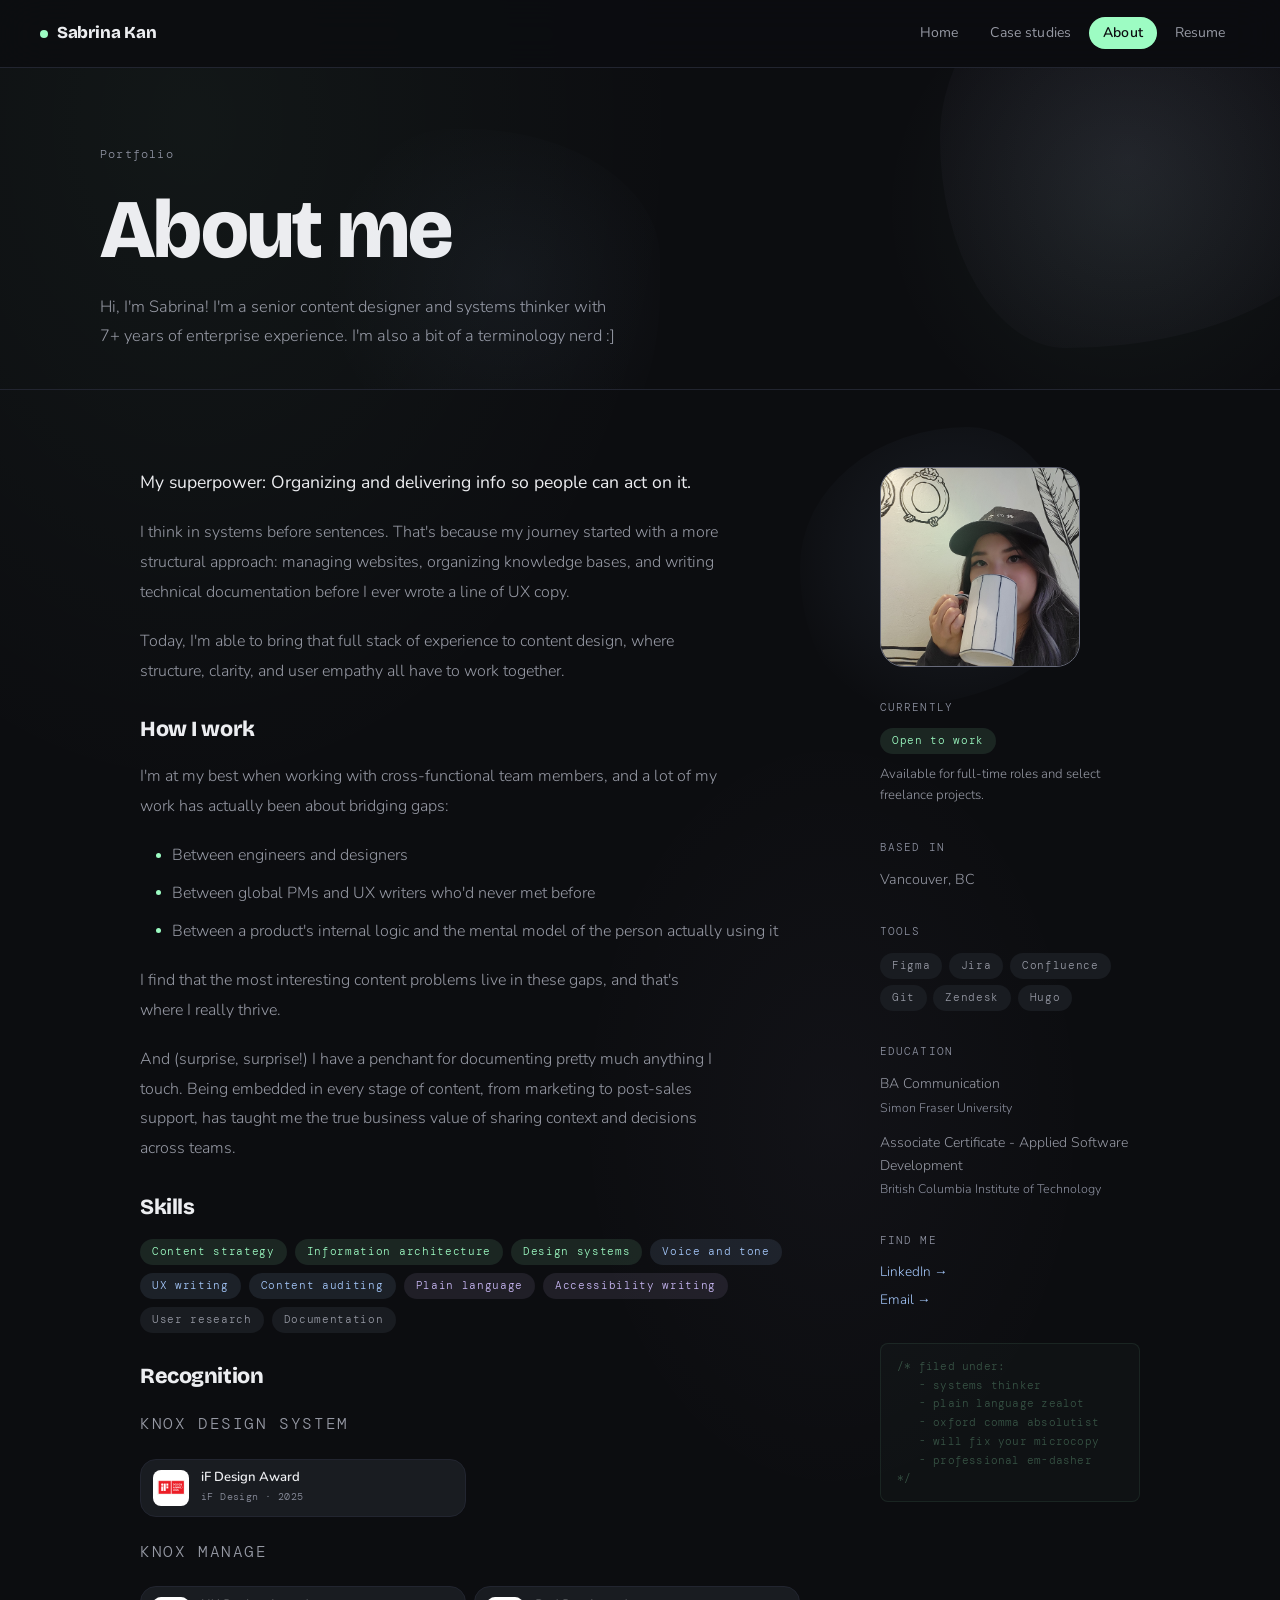
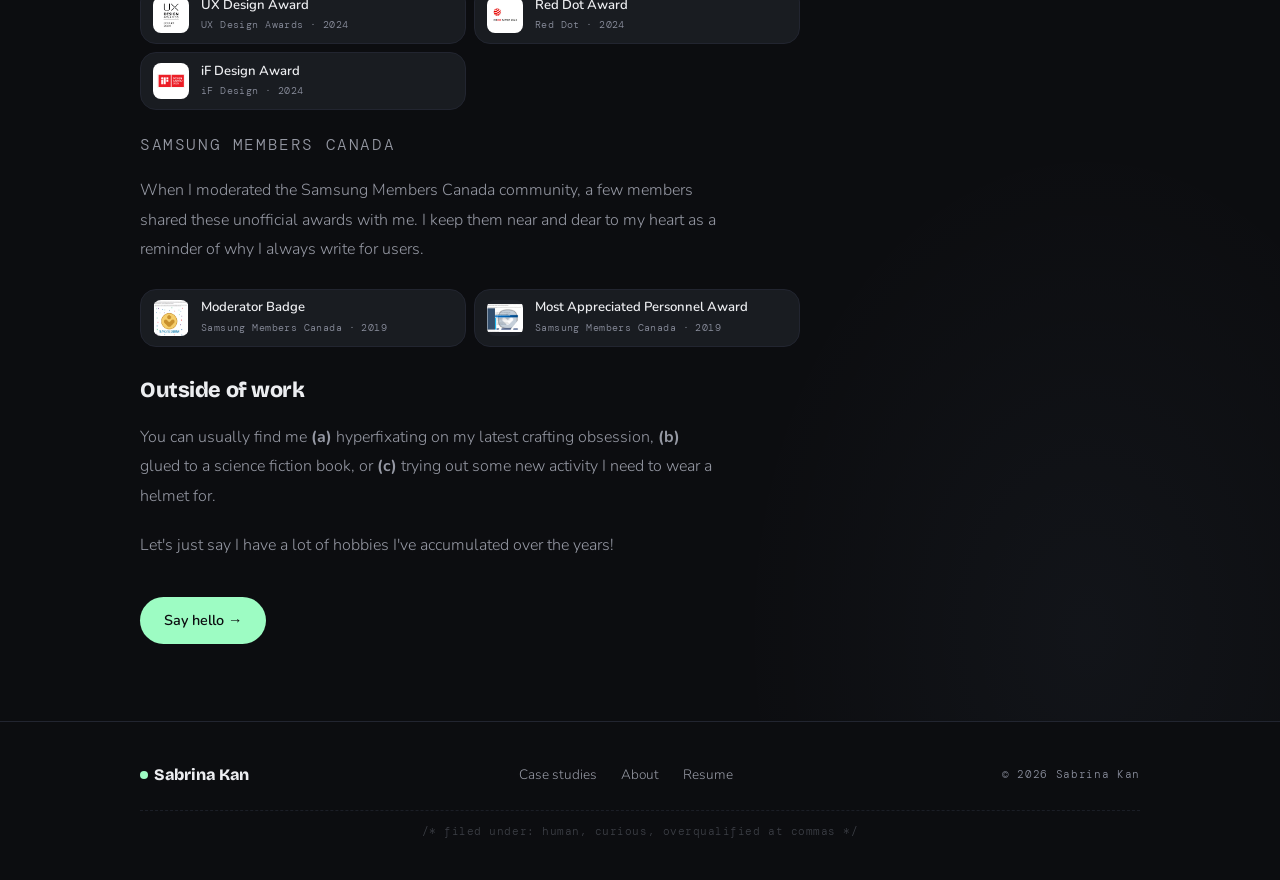
==== commit 602d3fd2: "Update case studies, writing samples layout, and skills sections - Rewrote case-study-ai with new ti" ====
--- a/about.html
+++ b/about.html
@@ -21,7 +21,7 @@
     <ul class="nav__links">
       <li><a href="index.html">Home</a></li>
       <li><a href="case-studies.html">Case studies</a></li>
-      <li><a href="writing-samples.html">Writing</a></li>
+
       <li><a href="about.html">About</a></li>
       <li><a href="resume.html">Resume</a></li>
     </ul>
@@ -68,7 +68,7 @@
           </p>
           <ul class="about-list">
               <li>Between engineers and designers</li>
-              <li>Between global PMs and UX writers who'd never met before, and</li>
+              <li>Between global PMs and UX writers who'd never met before</li>
               <li>Between a product's internal logic and the mental model of the person actually using it</li>
           </ul>
           <p>
@@ -76,21 +76,21 @@
           </p>
 
           <p>
-            And (surprise, surprise!) I have a penchant for documenting pretty much anything I touch. 
+            And (surprise, surprise!) I have a penchant for documenting pretty much anything I touch. Being embedded in every stage of content, from marketing to post-sales support, has taught me the true business value of sharing context and decisions across teams.
           </p>
 
           <h3>Skills</h3>
-          <div class="skills-grid">
-            <span class="skill-item">UX writing</span>
-            <span class="skill-item">Content strategy</span>
-            <span class="skill-item">Voice and tone</span>
-            <span class="skill-item">Information architecture</span>
-            <span class="skill-item">Content auditing</span>
-            <span class="skill-item">Design systems</span>
-            <span class="skill-item">Plain language</span>
-            <span class="skill-item">Accessibility writing</span>
-            <span class="skill-item">User research</span>
-            <span class="skill-item">Documentation</span>
+          <div class="resume-skills-list">
+            <span class="tag tag--green">Content strategy</span>
+            <span class="tag tag--green">Information architecture</span>
+            <span class="tag tag--green">Design systems</span>
+            <span class="tag tag--blue">Voice and tone</span>
+            <span class="tag tag--blue">UX writing</span>
+            <span class="tag tag--blue">Content auditing</span>
+            <span class="tag tag--purple">Plain language</span>
+            <span class="tag tag--purple">Accessibility writing</span>
+            <span class="tag tag--muted">User research</span>
+            <span class="tag tag--muted">Documentation</span>
           </div>
 
           <h3>Recognition</h3>
@@ -188,14 +188,14 @@
 
           <h3>Outside of work</h3>
           <p>
-            When I'm not sweating the words, I'm probably reading something about systems
-            thinking, working my way through an ambitious baking project, or finding another
-            reason to move to a new city for six months. I also teach an occasional content
-            writing workshop and mentor early-career writers when I can.
+            You can usually find me <strong>(a)</strong> hyperfixating on my latest crafting obsession, <strong>(b)</strong> glued to a science fiction book, or <strong>(c)</strong> trying out some new activity I need to wear a helmet for. 
+          </p>
+          <p>
+            Let's just say I have a lot of hobbies I've accumulated over the years!
           </p>
 
           <div style="margin-top:1rem">
-            <a href="mailto:hello@sabrinakan.com" class="btn btn--primary">Say hello →</a>
+            <a href="mailto:sabrinawkan@gmail.com" class="btn btn--primary">Say hello →</a>
           </div>
 
         </div>
@@ -296,7 +296,7 @@
       </a>
       <nav class="footer__links">
         <a href="case-studies.html">Case studies</a>
-        <a href="writing-samples.html">Writing</a>
+
         <a href="about.html">About</a>
         <a href="resume.html">Resume</a>
       </nav>
--- a/styles.css
+++ b/styles.css
@@ -1483,8 +1483,8 @@
    WRITING SAMPLES — SCREENSHOT LAYOUT
    ============================================================ */
 .samples-list {
-  display: grid;
-  grid-template-columns: repeat(2, 1fr);
+  display: flex;
+  flex-direction: column;
   gap: 1.5rem;
 }
 
@@ -1532,12 +1532,18 @@
   line-height: 1.3;
 }
 
+.sample__body {
+  display: grid;
+  grid-template-columns: 1fr 2fr;
+  align-items: stretch;
+}
+
 .sample__screenshot-btn {
   display: block;
-  width: 100%;
   background: none;
   border: none;
-  padding: 1.5rem 2rem;
+  border-right: 1px solid var(--border);
+  padding: 1.5rem;
   cursor: zoom-in;
   position: relative;
 }
@@ -1546,7 +1552,8 @@
 
 .sample__img {
   width: 100%;
-  height: 240px;
+  height: 100%;
+  min-height: 180px;
   object-fit: cover;
   object-position: top;
   border-radius: var(--radius-md);
@@ -1559,8 +1566,8 @@
 
 .sample__zoom-hint {
   position: absolute;
-  bottom: 2.25rem;
-  right: 2.75rem;
+  bottom: 2rem;
+  right: 2rem;
   background: rgba(12, 13, 16, 0.8);
   backdrop-filter: blur(8px);
   border: 1px solid var(--border-lit);
@@ -1577,18 +1584,18 @@
 }
 
 .sample__note {
-  padding: 1rem 2rem 1.25rem;
+  padding: 1.5rem 2rem;
   font-size: 0.82rem;
   color: var(--ink-dim);
   line-height: 1.65;
-  border-top: 1px solid var(--border);
   font-style: italic;
+  align-self: center;
 }
 
 @media (max-width: 768px) {
-  .samples-list { grid-template-columns: 1fr; }
   .sample__header { padding: 1.25rem; }
-  .sample__screenshot-btn { padding: 1.25rem; }
+  .sample__body { grid-template-columns: 1fr; }
+  .sample__screenshot-btn { border-right: none; border-bottom: 1px solid var(--border); padding: 1.25rem; }
   .sample__note { padding: 1rem 1.25rem; }
 }
 
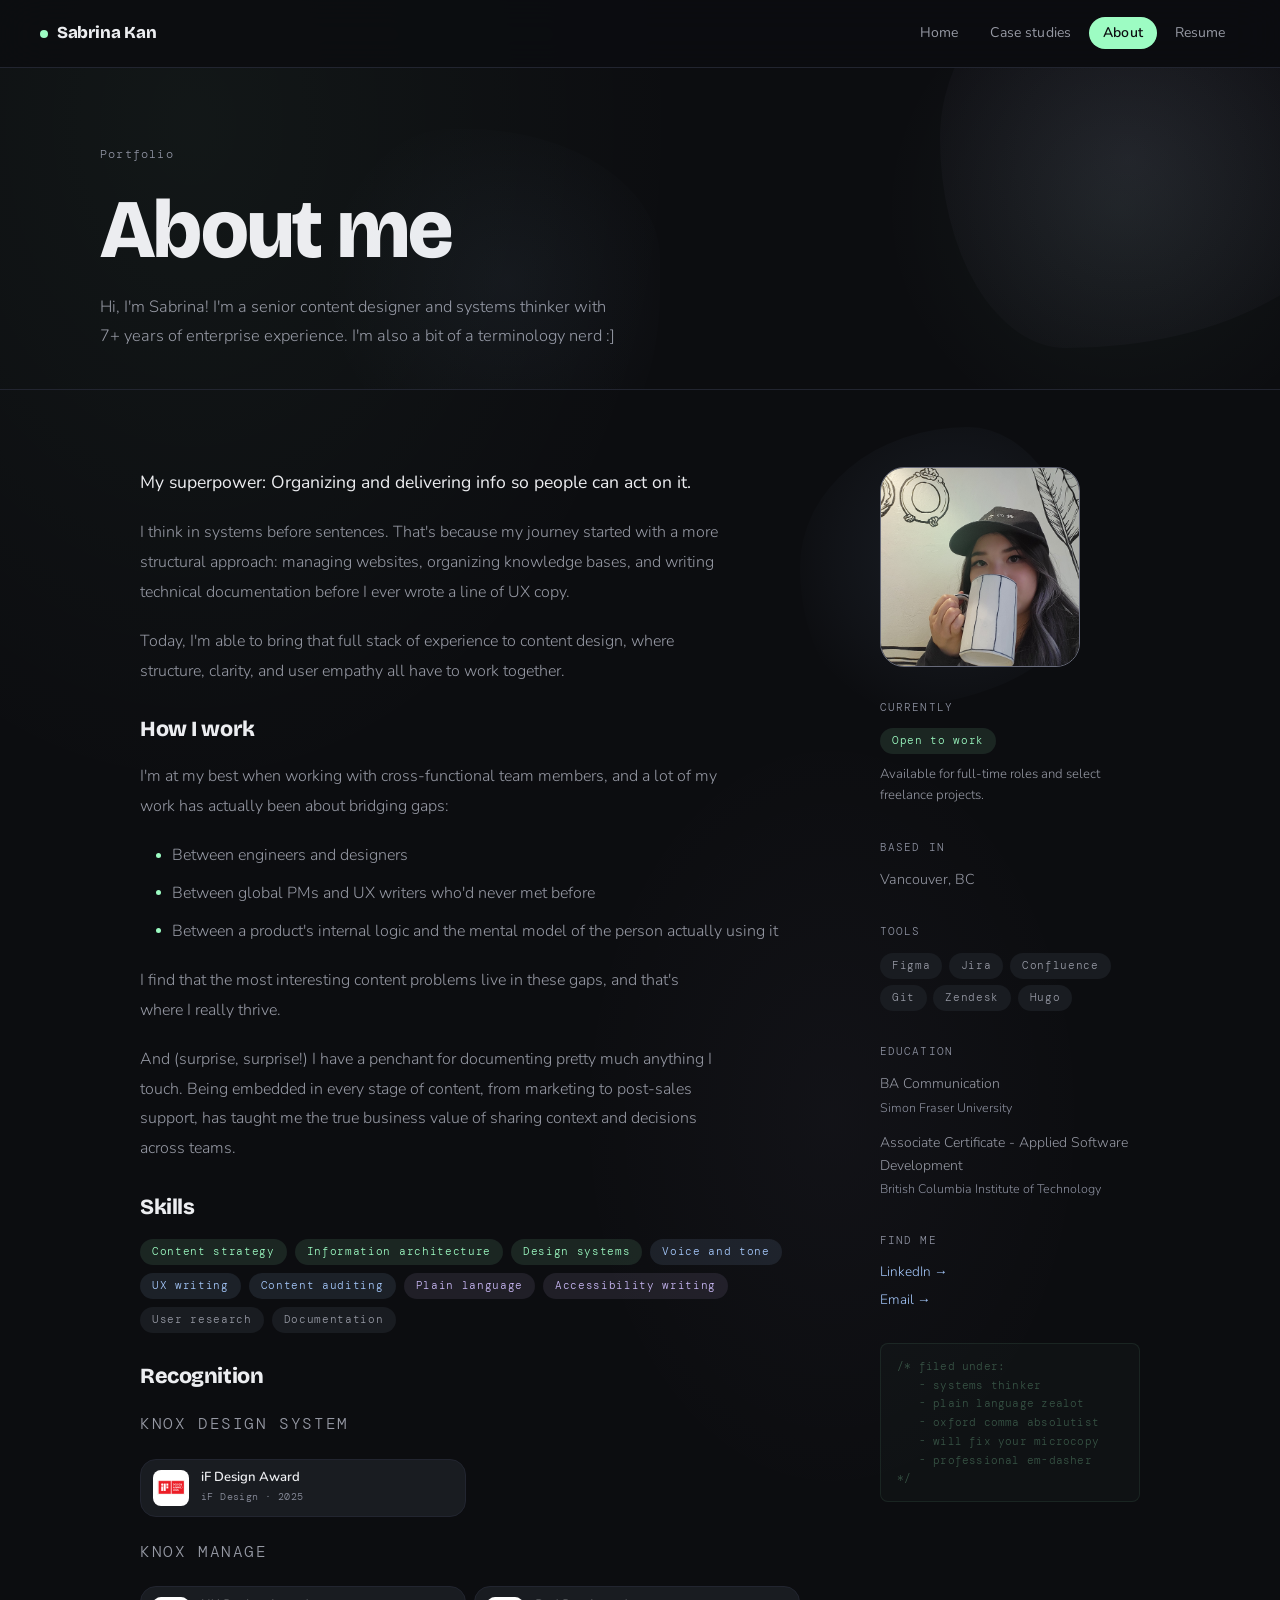
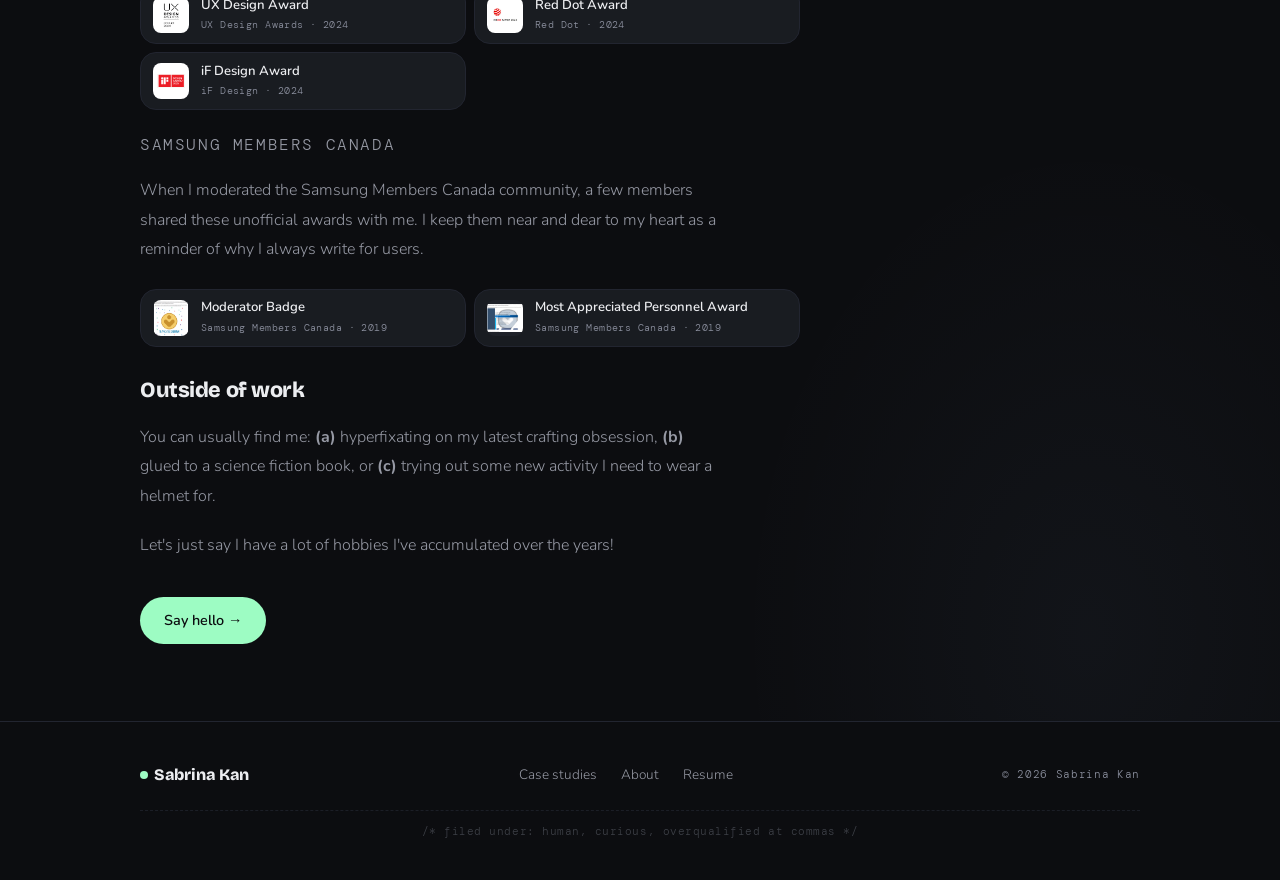
==== commit 5357442c: "Polish copy and layout across case studies and about page - Fix minor punctuation in about.html - Sh" ====
--- a/about.html
+++ b/about.html
@@ -188,7 +188,7 @@
 
           <h3>Outside of work</h3>
           <p>
-            You can usually find me <strong>(a)</strong> hyperfixating on my latest crafting obsession, <strong>(b)</strong> glued to a science fiction book, or <strong>(c)</strong> trying out some new activity I need to wear a helmet for. 
+            You can usually find me: <strong>(a)</strong> hyperfixating on my latest crafting obsession, <strong>(b)</strong> glued to a science fiction book, or <strong>(c)</strong> trying out some new activity I need to wear a helmet for. 
           </p>
           <p>
             Let's just say I have a lot of hobbies I've accumulated over the years!
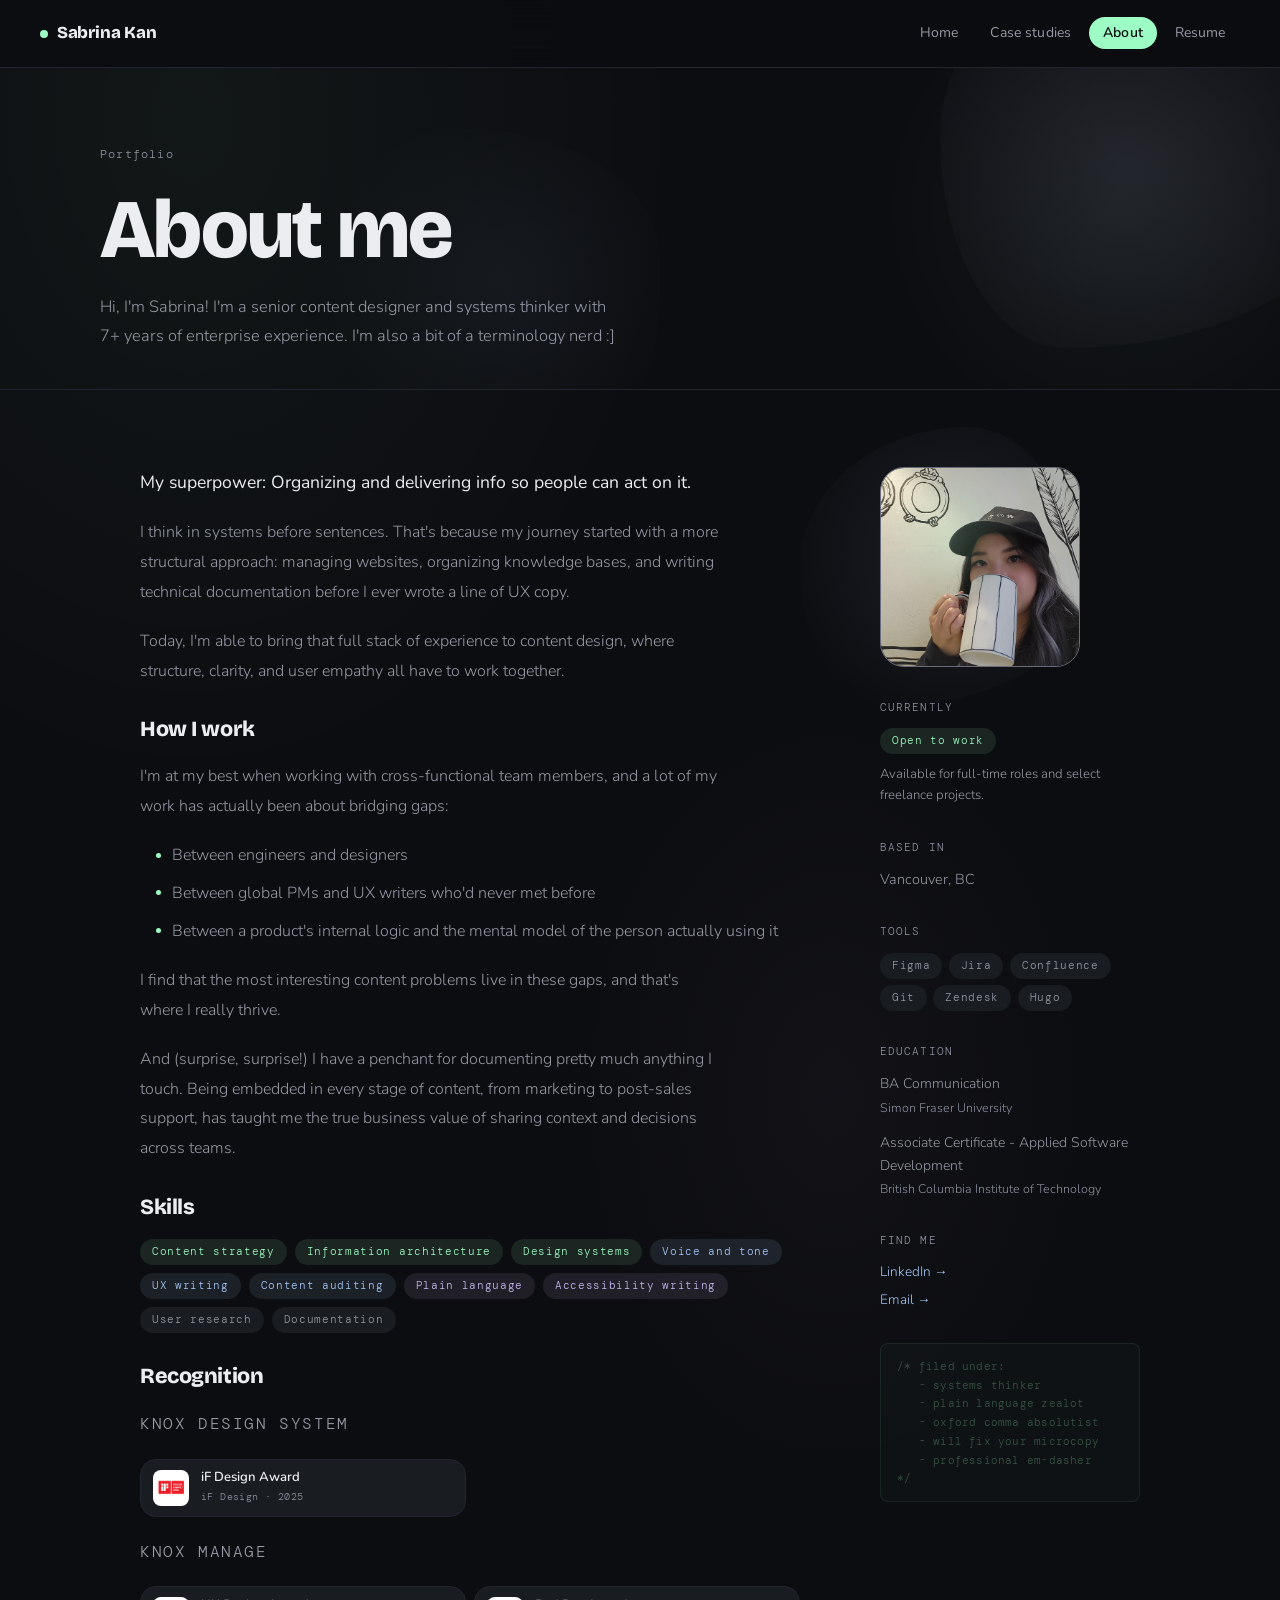
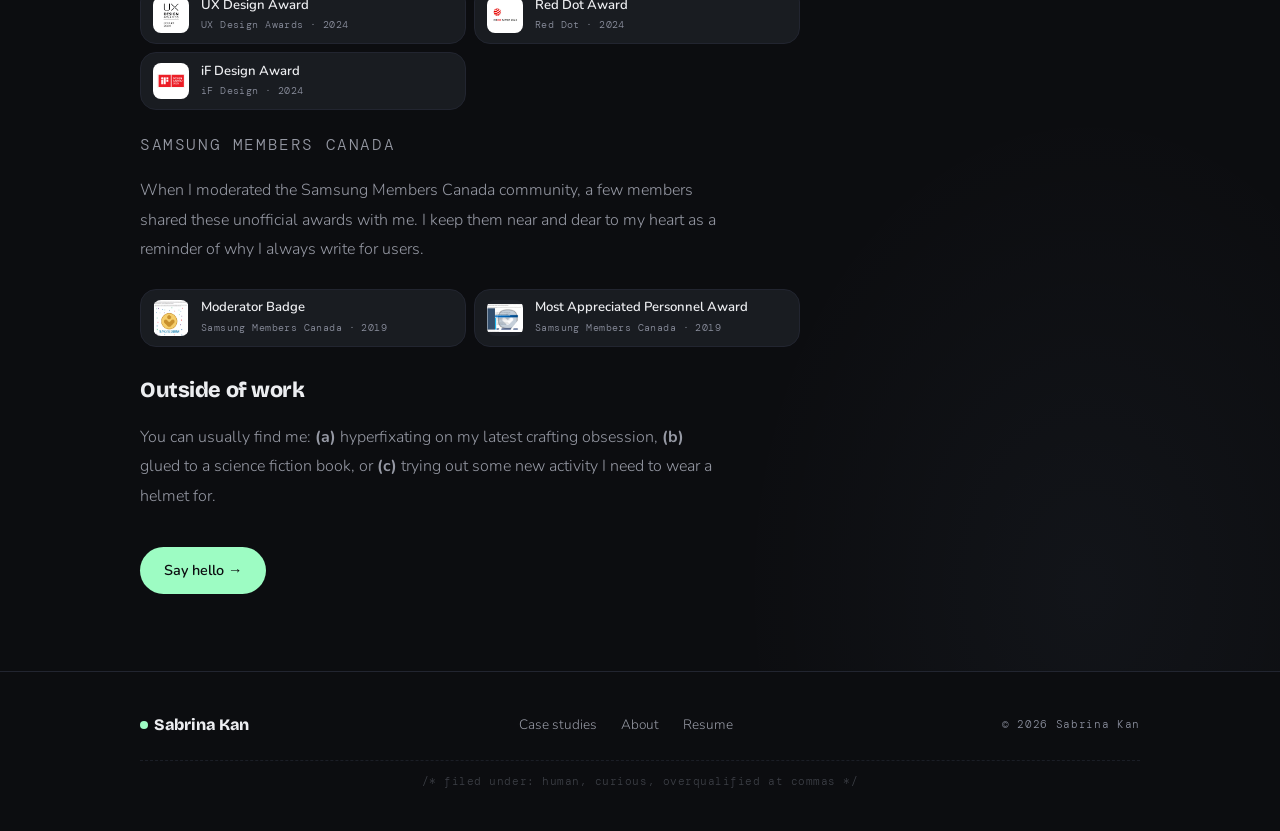
==== commit 9062b5ec: "Refine copy across portfolio pages - Remove redundant hobbies line from about page - Update org size" ====
--- a/about.html
+++ b/about.html
@@ -190,9 +190,6 @@
           <p>
             You can usually find me: <strong>(a)</strong> hyperfixating on my latest crafting obsession, <strong>(b)</strong> glued to a science fiction book, or <strong>(c)</strong> trying out some new activity I need to wear a helmet for. 
           </p>
-          <p>
-            Let's just say I have a lot of hobbies I've accumulated over the years!
-          </p>
 
           <div style="margin-top:1rem">
             <a href="mailto:sabrinawkan@gmail.com" class="btn btn--primary">Say hello →</a>
